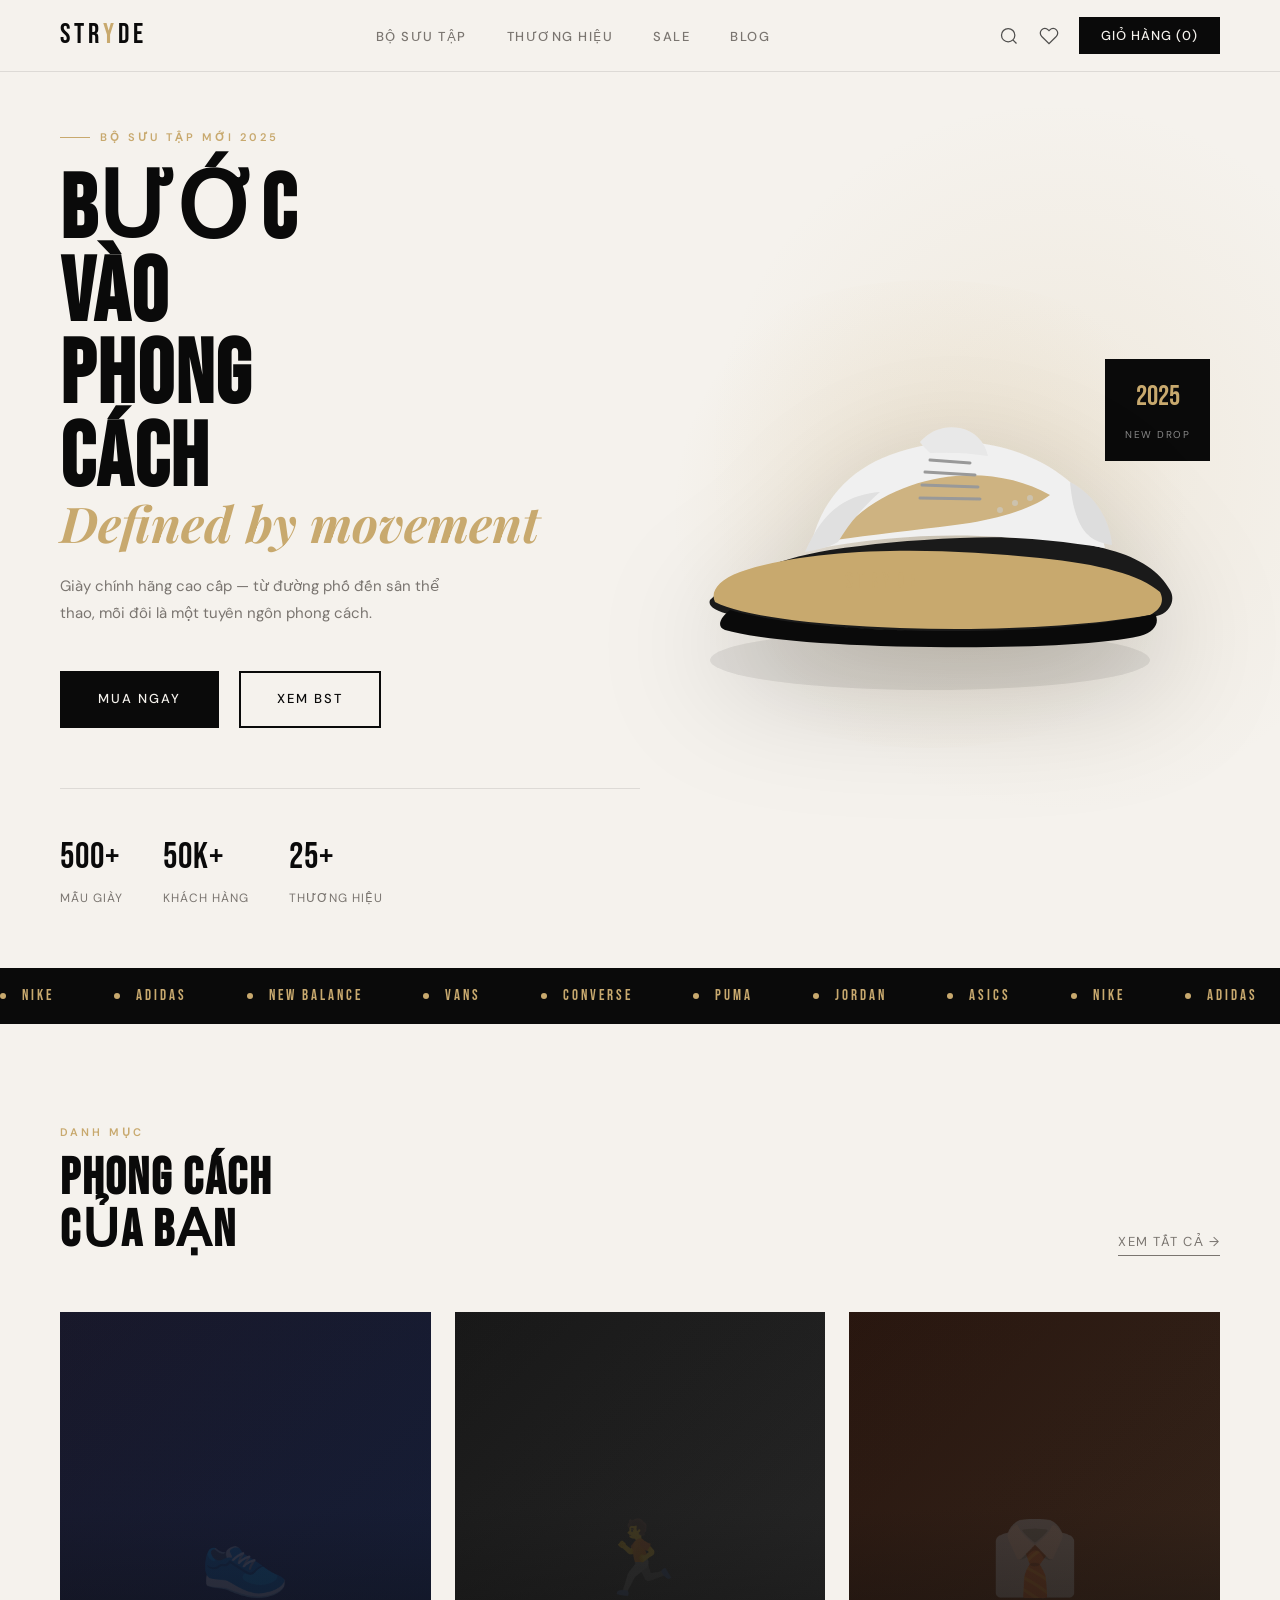
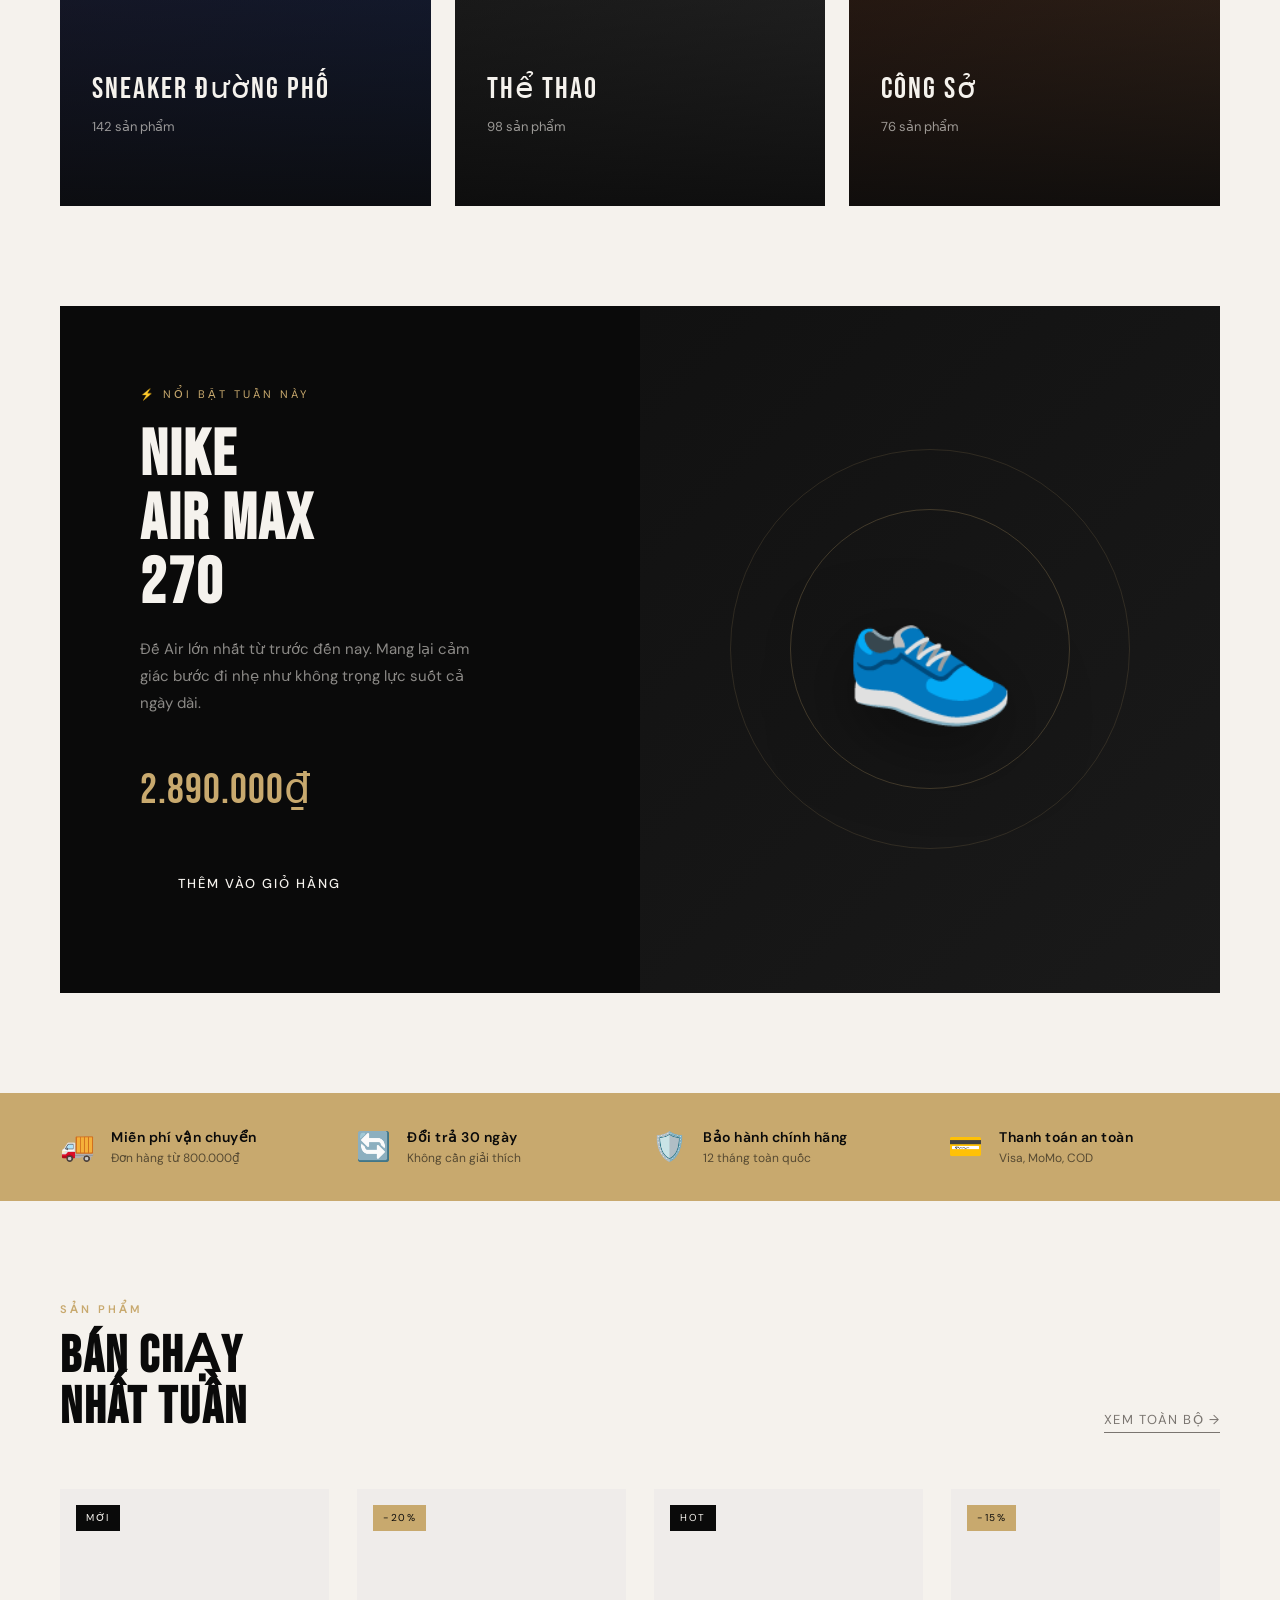
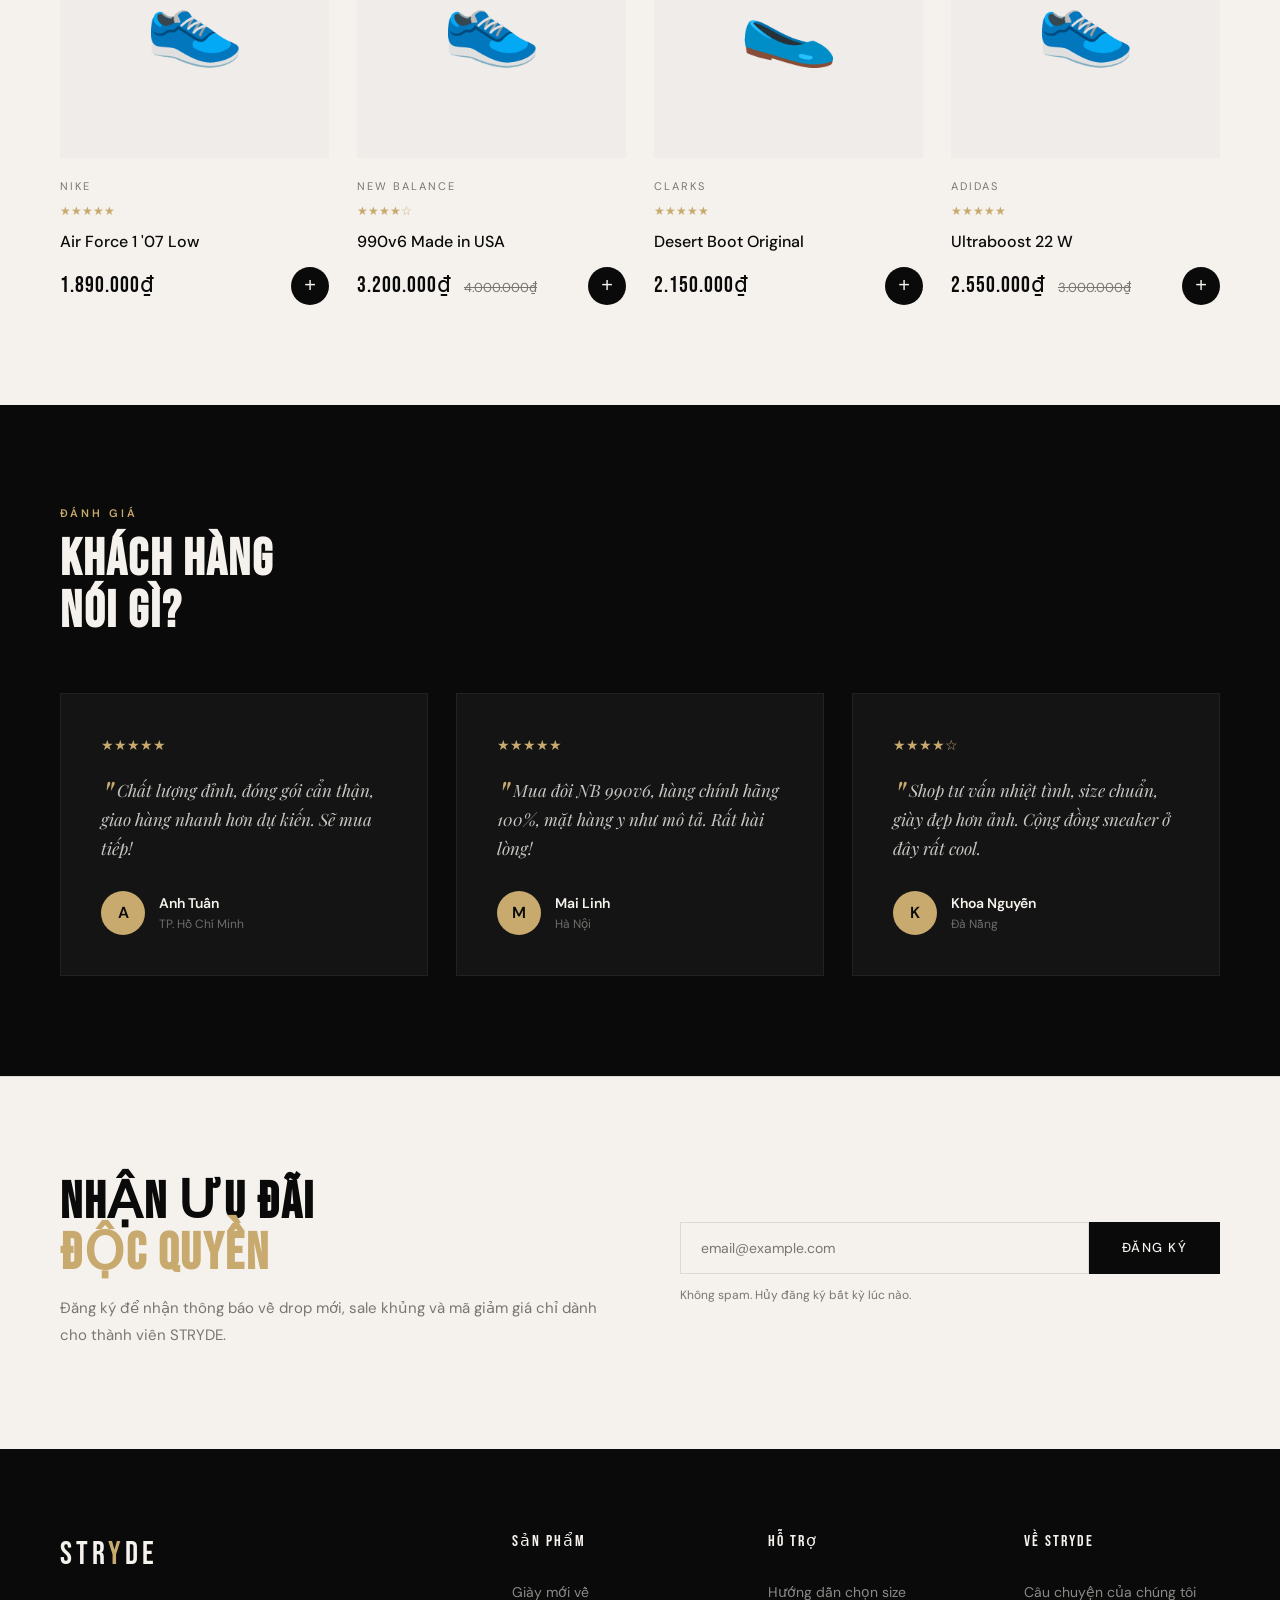
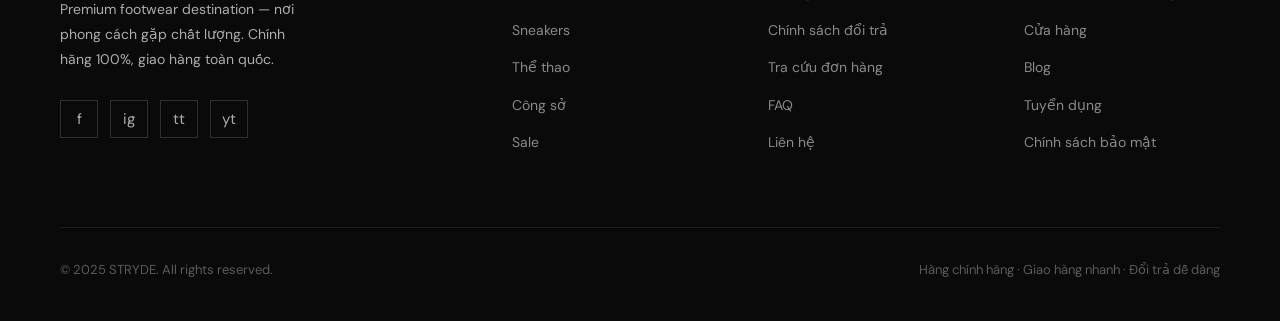
==== index.html @ ee1064e8 "rename to index.html" ====
<!DOCTYPE html>
<html lang="vi">
<head>
<meta charset="UTF-8">
<meta name="viewport" content="width=device-width, initial-scale=1.0">
<title>STRYDE — Premium Footwear</title>
<link rel="preconnect" href="https://fonts.googleapis.com">
<link href="https://fonts.googleapis.com/css2?family=Bebas+Neue&family=DM+Sans:wght@300;400;500;600&family=Playfair+Display:ital,wght@0,400;0,700;1,400&display=swap" rel="stylesheet">
<style>
  *, *::before, *::after { box-sizing: border-box; margin: 0; padding: 0; }

  :root {
    --black: #0A0A0A;
    --gold: #C8A96E;
    --gold-light: #DFC28E;
    --cream: #F5F2ED;
    --warm-gray: #7A7570;
    --mid: #2a2a2a;
    --border: rgba(10,10,10,0.1);
    --font-display: 'Bebas Neue', sans-serif;
    --font-body: 'DM Sans', sans-serif;
    --font-accent: 'Playfair Display', serif;
  }

  html { scroll-behavior: smooth; }
  body {
    background: var(--cream);
    color: var(--black);
    font-family: var(--font-body);
    font-size: 16px;
    line-height: 1.6;
    overflow-x: hidden;
  }

  /* ── NAVBAR ── */
  nav {
    position: fixed; top: 0; left: 0; right: 0; z-index: 100;
    display: flex; align-items: center; justify-content: space-between;
    padding: 0 60px;
    height: 72px;
    background: var(--cream);
    border-bottom: 1px solid var(--border);
    backdrop-filter: blur(12px);
  }
  .nav-logo {
    font-family: var(--font-display);
    font-size: 28px;
    letter-spacing: 4px;
    color: var(--black);
    text-decoration: none;
  }
  .nav-logo span { color: var(--gold); }
  .nav-links {
    display: flex; gap: 40px; list-style: none;
  }
  .nav-links a {
    text-decoration: none;
    font-size: 13px; font-weight: 500;
    letter-spacing: 1.5px; text-transform: uppercase;
    color: var(--warm-gray);
    transition: color .2s;
  }
  .nav-links a:hover { color: var(--black); }
  .nav-icons {
    display: flex; align-items: center; gap: 20px;
  }
  .nav-icons svg { width: 20px; height: 20px; cursor: pointer; opacity: .7; transition: opacity .2s; }
  .nav-icons svg:hover { opacity: 1; }
  .nav-cart-btn {
    background: var(--black); color: var(--cream);
    border: none; padding: 10px 22px;
    font-family: var(--font-body); font-size: 13px; font-weight: 500;
    letter-spacing: 1px; text-transform: uppercase;
    cursor: pointer; transition: background .2s;
  }
  .nav-cart-btn:hover { background: var(--gold); }

  /* ── HERO ── */
  .hero {
    min-height: 100vh;
    display: grid; grid-template-columns: 1fr 1fr;
    align-items: center;
    padding: 120px 60px 60px;
    position: relative;
    overflow: hidden;
  }
  .hero::before {
    content: '';
    position: absolute; right: -10%; top: 10%;
    width: 55vw; height: 80vh;
    background: radial-gradient(ellipse, rgba(200,169,110,0.12) 0%, transparent 70%);
    pointer-events: none;
  }
  .hero-tag {
    display: inline-flex; align-items: center; gap: 10px;
    font-size: 11px; font-weight: 600; letter-spacing: 3px;
    text-transform: uppercase; color: var(--gold);
    margin-bottom: 24px;
  }
  .hero-tag::before {
    content: '';
    width: 30px; height: 1px; background: var(--gold);
  }
  .hero-title {
    font-family: var(--font-display);
    font-size: clamp(72px, 7vw, 110px);
    line-height: 0.92;
    letter-spacing: 2px;
    color: var(--black);
    margin-bottom: 28px;
  }
  .hero-title em {
    display: block;
    font-style: italic;
    font-family: var(--font-accent);
    color: var(--gold);
    font-size: 0.55em;
    letter-spacing: 0;
  }
  .hero-desc {
    max-width: 380px;
    color: var(--warm-gray);
    font-size: 15px; line-height: 1.8;
    margin-bottom: 44px;
  }
  .hero-cta {
    display: flex; align-items: center; gap: 20px;
  }
  .btn-primary {
    background: var(--black); color: var(--cream);
    padding: 16px 36px;
    font-size: 13px; font-weight: 500; letter-spacing: 2px;
    text-transform: uppercase; text-decoration: none;
    border: 2px solid var(--black);
    transition: all .25s;
    display: inline-block;
  }
  .btn-primary:hover { background: var(--gold); border-color: var(--gold); color: var(--black); }
  .btn-outline {
    background: transparent; color: var(--black);
    padding: 16px 36px;
    font-size: 13px; font-weight: 500; letter-spacing: 2px;
    text-transform: uppercase; text-decoration: none;
    border: 2px solid var(--black);
    transition: all .25s;
    display: inline-block;
  }
  .btn-outline:hover { background: var(--black); color: var(--cream); }
  .hero-stats {
    display: flex; gap: 40px;
    margin-top: 60px; padding-top: 40px;
    border-top: 1px solid var(--border);
  }
  .stat-num {
    font-family: var(--font-display);
    font-size: 36px; color: var(--black);
    letter-spacing: 1px;
  }
  .stat-label {
    font-size: 12px; color: var(--warm-gray);
    letter-spacing: 1px; text-transform: uppercase; margin-top: 2px;
  }
  .hero-visual {
    display: flex; align-items: center; justify-content: center;
    position: relative;
  }
  .hero-shoe-wrap {
    position: relative; width: 100%; max-width: 560px;
  }
  .hero-shoe-bg {
    position: absolute; inset: -40px;
    background: radial-gradient(circle, rgba(200,169,110,0.18) 0%, transparent 65%);
    border-radius: 50%;
  }
  .hero-shoe-svg {
    width: 100%; position: relative; z-index: 1;
    filter: drop-shadow(0 40px 60px rgba(0,0,0,0.18));
    animation: float 4s ease-in-out infinite;
  }
  @keyframes float {
    0%,100% { transform: translateY(0); }
    50% { transform: translateY(-16px); }
  }
  .hero-badge {
    position: absolute; top: 10%; right: 0;
    background: var(--black); color: var(--gold);
    padding: 16px 20px; text-align: center;
  }
  .hero-badge .badge-num {
    font-family: var(--font-display); font-size: 28px; display: block;
  }
  .hero-badge .badge-txt { font-size: 10px; letter-spacing: 1.5px; text-transform: uppercase; color: #888; }

  /* ── TICKER ── */
  .ticker {
    background: var(--black); color: var(--gold);
    padding: 16px 0;
    overflow: hidden;
  }
  .ticker-inner {
    display: flex; gap: 60px;
    animation: ticker 20s linear infinite;
    width: max-content;
  }
  .ticker-item {
    display: flex; align-items: center; gap: 16px;
    font-family: var(--font-display); font-size: 15px;
    letter-spacing: 3px; white-space: nowrap;
  }
  .ticker-dot { width: 6px; height: 6px; border-radius: 50%; background: var(--gold); }
  @keyframes ticker { 0% { transform: translateX(0); } 100% { transform: translateX(-50%); } }

  /* ── SECTION HEADER ── */
  .section-header {
    display: flex; align-items: flex-end; justify-content: space-between;
    margin-bottom: 56px;
  }
  .section-tag {
    font-size: 11px; font-weight: 600; letter-spacing: 3px;
    text-transform: uppercase; color: var(--gold); margin-bottom: 12px;
  }
  .section-title {
    font-family: var(--font-display);
    font-size: clamp(40px, 4vw, 58px);
    letter-spacing: 2px; line-height: 1;
  }
  .section-link {
    color: var(--warm-gray); font-size: 13px;
    text-decoration: none; letter-spacing: 1.5px; text-transform: uppercase;
    border-bottom: 1px solid var(--warm-gray); padding-bottom: 2px;
    transition: color .2s, border-color .2s;
  }
  .section-link:hover { color: var(--black); border-color: var(--black); }

  /* ── CATEGORIES ── */
  .categories {
    padding: 100px 60px;
  }
  .cat-grid {
    display: grid; grid-template-columns: repeat(3, 1fr); gap: 24px;
  }
  .cat-card {
    aspect-ratio: 3/4; position: relative; overflow: hidden; cursor: pointer;
    background: var(--black);
  }
  .cat-card::before {
    content: '';
    position: absolute; inset: 0;
    background: linear-gradient(to top, rgba(10,10,10,0.85) 0%, rgba(10,10,10,0.1) 60%);
    z-index: 1;
  }
  .cat-img {
    width: 100%; height: 100%; object-fit: cover;
    transition: transform .5s ease;
  }
  .cat-card:hover .cat-img { transform: scale(1.06); }
  .cat-body {
    position: absolute; bottom: 0; left: 0; right: 0;
    padding: 32px; z-index: 2;
  }
  .cat-name {
    font-family: var(--font-display);
    font-size: 30px; color: var(--cream);
    letter-spacing: 2px;
  }
  .cat-count { font-size: 13px; color: rgba(245,242,237,0.6); margin-top: 4px; }
  .cat-arrow {
    display: inline-flex; align-items: center; gap: 8px;
    margin-top: 16px; color: var(--gold);
    font-size: 12px; letter-spacing: 2px; text-transform: uppercase;
    opacity: 0; transform: translateY(8px);
    transition: all .3s;
  }
  .cat-card:hover .cat-arrow { opacity: 1; transform: translateY(0); }
  /* Cat placeholder colors */
  .cat-card:nth-child(1) { background: linear-gradient(135deg, #1a1a2e, #16213e); }
  .cat-card:nth-child(2) { background: linear-gradient(135deg, #1a1a1a, #2d2d2d); }
  .cat-card:nth-child(3) { background: linear-gradient(135deg, #2c1810, #3d2b1f); }
  .cat-icon {
    font-size: 72px; position: absolute;
    top: 50%; left: 50%; transform: translate(-50%, -50%);
    opacity: 0.15; transition: transform .5s ease, opacity .5s ease;
  }
  .cat-card:hover .cat-icon { transform: translate(-50%, -55%) scale(1.1); opacity: 0.25; }

  /* ── FEATURED BANNER ── */
  .featured {
    padding: 0 60px 100px;
  }
  .featured-inner {
    background: var(--black);
    display: grid; grid-template-columns: 1fr 1fr;
    min-height: 480px; overflow: hidden;
    position: relative;
  }
  .featured-content {
    padding: 80px;
    display: flex; flex-direction: column; justify-content: center;
  }
  .featured-tag {
    font-size: 11px; letter-spacing: 3px;
    text-transform: uppercase; color: var(--gold); margin-bottom: 20px;
  }
  .featured-title {
    font-family: var(--font-display);
    font-size: clamp(48px, 5vw, 72px);
    color: var(--cream); letter-spacing: 2px; line-height: 1;
    margin-bottom: 20px;
  }
  .featured-desc {
    color: rgba(245,242,237,0.55); font-size: 15px; line-height: 1.8;
    max-width: 340px; margin-bottom: 40px;
  }
  .featured-price {
    font-family: var(--font-display); font-size: 42px; color: var(--gold);
    letter-spacing: 1px; margin-bottom: 32px;
  }
  .featured-visual {
    display: flex; align-items: center; justify-content: center;
    position: relative; overflow: hidden;
    background: linear-gradient(135deg, #111 0%, #1a1a1a 100%);
  }
  .featured-circle {
    position: absolute; width: 400px; height: 400px;
    border-radius: 50%;
    border: 1px solid rgba(200,169,110,0.15);
    top: 50%; left: 50%; transform: translate(-50%, -50%);
  }
  .featured-circle:nth-child(2) { width: 280px; height: 280px; border-color: rgba(200,169,110,0.25); }
  .featured-shoe {
    position: relative; z-index: 2;
    font-size: 140px;
    filter: drop-shadow(0 20px 40px rgba(0,0,0,0.5));
    animation: float 3.5s ease-in-out infinite;
  }

  /* ── PROMO STRIP ── */
  .promo-strip {
    background: var(--gold);
    padding: 32px 60px;
    display: grid; grid-template-columns: repeat(4, 1fr);
    gap: 24px;
  }
  .promo-item {
    display: flex; align-items: center; gap: 16px;
  }
  .promo-icon { font-size: 28px; }
  .promo-title {
    font-weight: 600; font-size: 14px; color: var(--black);
    letter-spacing: 0.5px;
  }
  .promo-sub { font-size: 12px; color: rgba(10,10,10,0.6); }

  /* ── PRODUCTS GRID ── */
  .products {
    padding: 100px 60px;
  }
  .prod-grid {
    display: grid; grid-template-columns: repeat(4, 1fr); gap: 28px;
  }
  .prod-card {
    cursor: pointer;
    transition: transform .3s;
  }
  .prod-card:hover { transform: translateY(-6px); }
  .prod-img-wrap {
    aspect-ratio: 1; background: #EFECEA;
    display: flex; align-items: center; justify-content: center;
    overflow: hidden; margin-bottom: 20px; position: relative;
  }
  .prod-emoji { font-size: 80px; transition: transform .4s; }
  .prod-card:hover .prod-emoji { transform: scale(1.12) rotate(-5deg); }
  .prod-tag {
    position: absolute; top: 16px; left: 16px;
    background: var(--black); color: var(--cream);
    font-size: 10px; letter-spacing: 1.5px; text-transform: uppercase;
    padding: 5px 10px;
  }
  .prod-tag.sale { background: var(--gold); color: var(--black); }
  .prod-brand {
    font-size: 11px; letter-spacing: 2px; text-transform: uppercase;
    color: var(--warm-gray); margin-bottom: 6px;
  }
  .prod-name {
    font-weight: 500; font-size: 16px; color: var(--black);
    margin-bottom: 12px;
  }
  .prod-footer { display: flex; align-items: center; justify-content: space-between; }
  .prod-price { font-family: var(--font-display); font-size: 22px; letter-spacing: 1px; }
  .prod-old { font-size: 13px; color: var(--warm-gray); text-decoration: line-through; margin-left: 8px; }
  .prod-add {
    width: 38px; height: 38px; border-radius: 50%;
    background: var(--black); color: var(--cream);
    border: none; font-size: 20px; cursor: pointer;
    display: flex; align-items: center; justify-content: center;
    transition: background .2s;
  }
  .prod-add:hover { background: var(--gold); color: var(--black); }
  .prod-stars { color: var(--gold); font-size: 12px; margin-bottom: 8px; }

  /* ── TESTIMONIALS ── */
  .testimonials {
    background: var(--black);
    padding: 100px 60px;
  }
  .testimonials .section-title { color: var(--cream); }
  .testimonials .section-tag { color: var(--gold); }
  .testi-grid {
    display: grid; grid-template-columns: repeat(3, 1fr); gap: 28px;
    margin-top: 56px;
  }
  .testi-card {
    background: #141414;
    padding: 40px;
    border: 1px solid rgba(255,255,255,0.06);
    transition: border-color .3s;
  }
  .testi-card:hover { border-color: rgba(200,169,110,0.3); }
  .testi-stars { color: var(--gold); font-size: 14px; margin-bottom: 20px; }
  .testi-quote {
    font-family: var(--font-accent); font-style: italic;
    font-size: 17px; line-height: 1.7;
    color: rgba(245,242,237,0.8);
    margin-bottom: 28px;
  }
  .testi-quote::before { content: '"'; color: var(--gold); font-size: 40px; line-height: 0; vertical-align: -14px; margin-right: 4px; }
  .testi-author { display: flex; align-items: center; gap: 14px; }
  .testi-avatar {
    width: 44px; height: 44px; border-radius: 50%;
    background: var(--gold);
    display: flex; align-items: center; justify-content: center;
    font-weight: 600; font-size: 16px; color: var(--black);
  }
  .testi-name { font-weight: 600; font-size: 14px; color: var(--cream); }
  .testi-loc { font-size: 12px; color: rgba(245,242,237,0.4); }

  /* ── NEWSLETTER ── */
  .newsletter {
    padding: 100px 60px;
    display: grid; grid-template-columns: 1fr 1fr; gap: 80px;
    align-items: center;
    border-top: 1px solid var(--border);
  }
  .nl-title {
    font-family: var(--font-display);
    font-size: clamp(40px, 4vw, 60px);
    letter-spacing: 2px; line-height: 1;
    margin-bottom: 16px;
  }
  .nl-title em { color: var(--gold); font-style: normal; }
  .nl-desc { color: var(--warm-gray); font-size: 15px; line-height: 1.8; }
  .nl-form { display: flex; gap: 0; }
  .nl-input {
    flex: 1; padding: 16px 20px;
    border: 1px solid var(--border); background: transparent;
    font-family: var(--font-body); font-size: 14px; color: var(--black);
    outline: none; transition: border-color .2s;
  }
  .nl-input::placeholder { color: var(--warm-gray); }
  .nl-input:focus { border-color: var(--gold); }
  .nl-btn {
    background: var(--black); color: var(--cream);
    border: 1px solid var(--black);
    padding: 16px 32px;
    font-family: var(--font-body); font-size: 13px;
    font-weight: 500; letter-spacing: 1.5px; text-transform: uppercase;
    cursor: pointer; transition: background .2s;
    white-space: nowrap;
  }
  .nl-btn:hover { background: var(--gold); border-color: var(--gold); color: var(--black); }

  /* ── FOOTER ── */
  footer {
    background: var(--black);
    padding: 80px 60px 40px;
    color: rgba(245,242,237,0.7);
  }
  .footer-grid {
    display: grid; grid-template-columns: 2fr 1fr 1fr 1fr;
    gap: 60px; margin-bottom: 60px;
  }
  .footer-logo {
    font-family: var(--font-display); font-size: 32px;
    letter-spacing: 4px; color: var(--cream);
    margin-bottom: 16px; display: block;
  }
  .footer-logo span { color: var(--gold); }
  .footer-desc { font-size: 14px; line-height: 1.8; max-width: 260px; }
  .footer-socials { display: flex; gap: 12px; margin-top: 28px; }
  .footer-soc {
    width: 38px; height: 38px; border: 1px solid rgba(255,255,255,0.15);
    display: flex; align-items: center; justify-content: center;
    font-size: 15px; cursor: pointer;
    transition: border-color .2s, background .2s;
  }
  .footer-soc:hover { border-color: var(--gold); background: rgba(200,169,110,0.1); }
  .footer-col-title {
    font-family: var(--font-display); font-size: 16px;
    letter-spacing: 2px; color: var(--cream); margin-bottom: 24px;
  }
  .footer-links { list-style: none; }
  .footer-links li { margin-bottom: 12px; }
  .footer-links a {
    text-decoration: none; font-size: 14px;
    color: rgba(245,242,237,0.55);
    transition: color .2s;
  }
  .footer-links a:hover { color: var(--gold); }
  .footer-bottom {
    border-top: 1px solid rgba(255,255,255,0.08);
    padding-top: 32px;
    display: flex; justify-content: space-between; align-items: center;
  }
  .footer-copy { font-size: 13px; color: rgba(245,242,237,0.35); }

  /* Scroll animation */
  .fade-up {
    opacity: 0; transform: translateY(30px);
    transition: opacity .6s ease, transform .6s ease;
  }
  .fade-up.visible {
    opacity: 1; transform: translateY(0);
  }
</style>
</head>
<body>

<!-- NAVBAR -->
<nav>
  <a href="#" class="nav-logo">STR<span>Y</span>DE</a>
  <ul class="nav-links">
    <li><a href="#">Bộ sưu tập</a></li>
    <li><a href="#">Thương hiệu</a></li>
    <li><a href="#">Sale</a></li>
    <li><a href="#">Blog</a></li>
  </ul>
  <div class="nav-icons">
    <svg viewBox="0 0 24 24" fill="none" stroke="currentColor" stroke-width="1.5"><circle cx="11" cy="11" r="8"/><path d="m21 21-4.35-4.35"/></svg>
    <svg viewBox="0 0 24 24" fill="none" stroke="currentColor" stroke-width="1.5"><path d="M20.84 4.61a5.5 5.5 0 0 0-7.78 0L12 5.67l-1.06-1.06a5.5 5.5 0 0 0-7.78 7.78l1.06 1.06L12 21.23l7.78-7.78 1.06-1.06a5.5 5.5 0 0 0 0-7.78z"/></svg>
    <button class="nav-cart-btn">Giỏ hàng (0)</button>
  </div>
</nav>

<!-- HERO -->
<section class="hero">
  <div class="hero-left">
    <div class="hero-tag">Bộ sưu tập mới 2025</div>
    <h1 class="hero-title">
      BƯỚC<br>VÀO<br>PHONG<br>CÁCH
      <em>Defined by movement</em>
    </h1>
    <p class="hero-desc">Giày chính hãng cao cấp — từ đường phố đến sân thể thao, mỗi đôi là một tuyên ngôn phong cách.</p>
    <div class="hero-cta">
      <a href="#products" class="btn-primary">Mua ngay</a>
      <a href="#categories" class="btn-outline">Xem BST</a>
    </div>
    <div class="hero-stats">
      <div>
        <div class="stat-num">500+</div>
        <div class="stat-label">Mẫu giày</div>
      </div>
      <div>
        <div class="stat-num">50K+</div>
        <div class="stat-label">Khách hàng</div>
      </div>
      <div>
        <div class="stat-num">25+</div>
        <div class="stat-label">Thương hiệu</div>
      </div>
    </div>
  </div>

  <div class="hero-visual">
    <div class="hero-shoe-wrap">
      <div class="hero-shoe-bg"></div>
      <svg class="hero-shoe-svg" viewBox="0 0 560 380" xmlns="http://www.w3.org/2000/svg">
        <!-- Shoe sole -->
        <ellipse cx="280" cy="340" rx="220" ry="30" fill="rgba(0,0,0,0.08)"/>
        <!-- Main shoe body -->
        <path d="M60 280 C80 260 120 240 180 230 C220 224 260 220 310 218 C360 216 420 218 460 230 C490 238 510 252 520 270 C525 278 522 290 510 295 C480 305 430 310 370 312 C300 314 200 310 130 302 C90 298 55 292 60 280Z" fill="#1a1a1a"/>
        <!-- Midsole -->
        <path d="M65 282 C90 295 160 305 250 308 C340 311 430 307 500 295 C510 290 515 282 510 272 C490 255 450 244 390 238 C340 233 290 230 240 231 C185 232 130 238 90 252 C68 260 60 272 65 282Z" fill="#C8A96E"/>
        <!-- Outsole bottom -->
        <path d="M80 290 C120 302 200 310 285 311 C370 312 450 306 505 294 C510 302 505 312 490 316 C450 325 370 328 280 327 C190 326 110 320 75 310 C65 306 72 296 80 290Z" fill="#0A0A0A"/>
        <!-- Upper shoe body -->
        <path d="M160 230 C170 180 200 150 240 135 C270 124 300 120 320 122 C360 126 395 140 420 162 C440 180 450 205 455 228 C420 222 380 218 330 216 C280 214 220 218 160 230Z" fill="#f0f0f0"/>
        <!-- Swoosh / stripe accent -->
        <path d="M185 220 C210 185 250 165 290 158 C330 151 370 158 400 175 C380 190 345 200 305 205 C265 210 220 215 185 220Z" fill="#C8A96E" opacity="0.85"/>
        <!-- Tongue -->
        <path d="M270 122 C280 110 295 105 310 108 C325 111 335 122 338 136 C320 133 300 132 280 133 C275 128 272 125 270 122Z" fill="#e8e8e8"/>
        <!-- Laces -->
        <line x1="280" y1="140" x2="320" y2="143" stroke="#999" stroke-width="3" stroke-linecap="round"/>
        <line x1="275" y1="152" x2="325" y2="155" stroke="#999" stroke-width="3" stroke-linecap="round"/>
        <line x1="272" y1="165" x2="328" y2="167" stroke="#999" stroke-width="3" stroke-linecap="round"/>
        <line x1="270" y1="178" x2="330" y2="179" stroke="#999" stroke-width="3" stroke-linecap="round"/>
        <!-- Heel counter -->
        <path d="M420 162 C445 175 460 200 462 225 C445 222 425 218 420 162Z" fill="#ddd"/>
        <!-- Toe cap -->
        <path d="M155 232 C165 210 175 195 190 185 C200 178 215 173 230 172 C215 185 200 202 188 222 C178 228 165 230 155 232Z" fill="#e0e0e0"/>
        <!-- Brand text on side -->
        <text x="195" y="268" font-family="'Bebas Neue', sans-serif" font-size="22" fill="#C8A96E" letter-spacing="4" opacity="0.9">STRYDE</text>
        <!-- Ventilation holes -->
        <circle cx="350" cy="190" r="3" fill="#ccc" opacity="0.6"/>
        <circle cx="365" cy="183" r="3" fill="#ccc" opacity="0.6"/>
        <circle cx="380" cy="178" r="3" fill="#ccc" opacity="0.6"/>
      </svg>
      <div class="hero-badge">
        <span class="badge-num">2025</span>
        <span class="badge-txt">New Drop</span>
      </div>
    </div>
  </div>
</section>

<!-- TICKER -->
<div class="ticker">
  <div class="ticker-inner" id="ticker">
    <span class="ticker-item"><span class="ticker-dot"></span> NIKE</span>
    <span class="ticker-item"><span class="ticker-dot"></span> ADIDAS</span>
    <span class="ticker-item"><span class="ticker-dot"></span> NEW BALANCE</span>
    <span class="ticker-item"><span class="ticker-dot"></span> VANS</span>
    <span class="ticker-item"><span class="ticker-dot"></span> CONVERSE</span>
    <span class="ticker-item"><span class="ticker-dot"></span> PUMA</span>
    <span class="ticker-item"><span class="ticker-dot"></span> JORDAN</span>
    <span class="ticker-item"><span class="ticker-dot"></span> ASICS</span>
    <span class="ticker-item"><span class="ticker-dot"></span> NIKE</span>
    <span class="ticker-item"><span class="ticker-dot"></span> ADIDAS</span>
    <span class="ticker-item"><span class="ticker-dot"></span> NEW BALANCE</span>
    <span class="ticker-item"><span class="ticker-dot"></span> VANS</span>
    <span class="ticker-item"><span class="ticker-dot"></span> CONVERSE</span>
    <span class="ticker-item"><span class="ticker-dot"></span> PUMA</span>
    <span class="ticker-item"><span class="ticker-dot"></span> JORDAN</span>
    <span class="ticker-item"><span class="ticker-dot"></span> ASICS</span>
  </div>
</div>

<!-- CATEGORIES -->
<section class="categories fade-up" id="categories">
  <div class="section-header">
    <div>
      <div class="section-tag">Danh mục</div>
      <h2 class="section-title">PHONG CÁCH<br>CỦA BẠN</h2>
    </div>
    <a href="#" class="section-link">Xem tất cả →</a>
  </div>
  <div class="cat-grid">
    <div class="cat-card">
      <div class="cat-icon">👟</div>
      <div class="cat-body">
        <div class="cat-name">Sneaker Đường Phố</div>
        <div class="cat-count">142 sản phẩm</div>
        <div class="cat-arrow">Khám phá →</div>
      </div>
    </div>
    <div class="cat-card">
      <div class="cat-icon">🏃</div>
      <div class="cat-body">
        <div class="cat-name">Thể Thao</div>
        <div class="cat-count">98 sản phẩm</div>
        <div class="cat-arrow">Khám phá →</div>
      </div>
    </div>
    <div class="cat-card">
      <div class="cat-icon">👔</div>
      <div class="cat-body">
        <div class="cat-name">Công Sở</div>
        <div class="cat-count">76 sản phẩm</div>
        <div class="cat-arrow">Khám phá →</div>
      </div>
    </div>
  </div>
</section>

<!-- FEATURED BANNER -->
<section class="featured fade-up">
  <div class="featured-inner">
    <div class="featured-content">
      <div class="featured-tag">⚡ Nổi bật tuần này</div>
      <h2 class="featured-title">NIKE<br>AIR MAX<br>270</h2>
      <p class="featured-desc">Đế Air lớn nhất từ trước đến nay. Mang lại cảm giác bước đi nhẹ như không trọng lực suốt cả ngày dài.</p>
      <div class="featured-price">2.890.000₫</div>
      <a href="#" class="btn-primary" style="width: fit-content">Thêm vào giỏ hàng</a>
    </div>
    <div class="featured-visual">
      <div class="featured-circle"></div>
      <div class="featured-circle"></div>
      <div class="featured-shoe">👟</div>
    </div>
  </div>
</section>

<!-- PROMO STRIP -->
<div class="promo-strip">
  <div class="promo-item">
    <span class="promo-icon">🚚</span>
    <div>
      <div class="promo-title">Miễn phí vận chuyển</div>
      <div class="promo-sub">Đơn hàng từ 800.000₫</div>
    </div>
  </div>
  <div class="promo-item">
    <span class="promo-icon">🔄</span>
    <div>
      <div class="promo-title">Đổi trả 30 ngày</div>
      <div class="promo-sub">Không cần giải thích</div>
    </div>
  </div>
  <div class="promo-item">
    <span class="promo-icon">🛡️</span>
    <div>
      <div class="promo-title">Bảo hành chính hãng</div>
      <div class="promo-sub">12 tháng toàn quốc</div>
    </div>
  </div>
  <div class="promo-item">
    <span class="promo-icon">💳</span>
    <div>
      <div class="promo-title">Thanh toán an toàn</div>
      <div class="promo-sub">Visa, MoMo, COD</div>
    </div>
  </div>
</div>

<!-- PRODUCTS -->
<section class="products fade-up" id="products">
  <div class="section-header">
    <div>
      <div class="section-tag">Sản phẩm</div>
      <h2 class="section-title">BÁN CHẠY<br>NHẤT TUẦN</h2>
    </div>
    <a href="#" class="section-link">Xem toàn bộ →</a>
  </div>
  <div class="prod-grid">

    <div class="prod-card">
      <div class="prod-img-wrap">
        <span class="prod-emoji">👟</span>
        <span class="prod-tag">Mới</span>
      </div>
      <div class="prod-brand">Nike</div>
      <div class="prod-stars">★★★★★</div>
      <div class="prod-name">Air Force 1 '07 Low</div>
      <div class="prod-footer">
        <div>
          <span class="prod-price">1.890.000₫</span>
        </div>
        <button class="prod-add">+</button>
      </div>
    </div>

    <div class="prod-card">
      <div class="prod-img-wrap">
        <span class="prod-emoji">👟</span>
        <span class="prod-tag sale">−20%</span>
      </div>
      <div class="prod-brand">New Balance</div>
      <div class="prod-stars">★★★★☆</div>
      <div class="prod-name">990v6 Made in USA</div>
      <div class="prod-footer">
        <div>
          <span class="prod-price">3.200.000₫</span>
          <span class="prod-old">4.000.000₫</span>
        </div>
        <button class="prod-add">+</button>
      </div>
    </div>

    <div class="prod-card">
      <div class="prod-img-wrap">
        <span class="prod-emoji">🥿</span>
        <span class="prod-tag">Hot</span>
      </div>
      <div class="prod-brand">Clarks</div>
      <div class="prod-stars">★★★★★</div>
      <div class="prod-name">Desert Boot Original</div>
      <div class="prod-footer">
        <div>
          <span class="prod-price">2.150.000₫</span>
        </div>
        <button class="prod-add">+</button>
      </div>
    </div>

    <div class="prod-card">
      <div class="prod-img-wrap">
        <span class="prod-emoji">👟</span>
        <span class="prod-tag sale">−15%</span>
      </div>
      <div class="prod-brand">Adidas</div>
      <div class="prod-stars">★★★★★</div>
      <div class="prod-name">Ultraboost 22 W</div>
      <div class="prod-footer">
        <div>
          <span class="prod-price">2.550.000₫</span>
          <span class="prod-old">3.000.000₫</span>
        </div>
        <button class="prod-add">+</button>
      </div>
    </div>

  </div>
</section>

<!-- TESTIMONIALS -->
<section class="testimonials fade-up">
  <div class="section-tag">Đánh giá</div>
  <h2 class="section-title">KHÁCH HÀNG<br>NÓI GÌ?</h2>
  <div class="testi-grid">
    <div class="testi-card">
      <div class="testi-stars">★★★★★</div>
      <p class="testi-quote">Chất lượng đỉnh, đóng gói cẩn thận, giao hàng nhanh hơn dự kiến. Sẽ mua tiếp!</p>
      <div class="testi-author">
        <div class="testi-avatar">A</div>
        <div>
          <div class="testi-name">Anh Tuấn</div>
          <div class="testi-loc">TP. Hồ Chí Minh</div>
        </div>
      </div>
    </div>
    <div class="testi-card">
      <div class="testi-stars">★★★★★</div>
      <p class="testi-quote">Mua đôi NB 990v6, hàng chính hãng 100%, mặt hàng y như mô tả. Rất hài lòng!</p>
      <div class="testi-author">
        <div class="testi-avatar">M</div>
        <div>
          <div class="testi-name">Mai Linh</div>
          <div class="testi-loc">Hà Nội</div>
        </div>
      </div>
    </div>
    <div class="testi-card">
      <div class="testi-stars">★★★★☆</div>
      <p class="testi-quote">Shop tư vấn nhiệt tình, size chuẩn, giày đẹp hơn ảnh. Cộng đồng sneaker ở đây rất cool.</p>
      <div class="testi-author">
        <div class="testi-avatar">K</div>
        <div>
          <div class="testi-name">Khoa Nguyễn</div>
          <div class="testi-loc">Đà Nẵng</div>
        </div>
      </div>
    </div>
  </div>
</section>

<!-- NEWSLETTER -->
<section class="newsletter fade-up">
  <div>
    <h2 class="nl-title">NHẬN ƯU ĐÃI<br><em>ĐỘC QUYỀN</em></h2>
    <p class="nl-desc">Đăng ký để nhận thông báo về drop mới, sale khủng và mã giảm giá chỉ dành cho thành viên STRYDE.</p>
  </div>
  <div>
    <div class="nl-form">
      <input type="email" class="nl-input" placeholder="email@example.com">
      <button class="nl-btn">Đăng ký</button>
    </div>
    <p style="font-size:12px; color:var(--warm-gray); margin-top:12px;">Không spam. Hủy đăng ký bất kỳ lúc nào.</p>
  </div>
</section>

<!-- FOOTER -->
<footer>
  <div class="footer-grid">
    <div>
      <span class="footer-logo">STR<span>Y</span>DE</span>
      <p class="footer-desc">Premium footwear destination — nơi phong cách gặp chất lượng. Chính hãng 100%, giao hàng toàn quốc.</p>
      <div class="footer-socials">
        <div class="footer-soc">f</div>
        <div class="footer-soc">ig</div>
        <div class="footer-soc">tt</div>
        <div class="footer-soc">yt</div>
      </div>
    </div>
    <div>
      <div class="footer-col-title">Sản phẩm</div>
      <ul class="footer-links">
        <li><a href="#">Giày mới về</a></li>
        <li><a href="#">Sneakers</a></li>
        <li><a href="#">Thể thao</a></li>
        <li><a href="#">Công sở</a></li>
        <li><a href="#">Sale</a></li>
      </ul>
    </div>
    <div>
      <div class="footer-col-title">Hỗ trợ</div>
      <ul class="footer-links">
        <li><a href="#">Hướng dẫn chọn size</a></li>
        <li><a href="#">Chính sách đổi trả</a></li>
        <li><a href="#">Tra cứu đơn hàng</a></li>
        <li><a href="#">FAQ</a></li>
        <li><a href="#">Liên hệ</a></li>
      </ul>
    </div>
    <div>
      <div class="footer-col-title">Về STRYDE</div>
      <ul class="footer-links">
        <li><a href="#">Câu chuyện của chúng tôi</a></li>
        <li><a href="#">Cửa hàng</a></li>
        <li><a href="#">Blog</a></li>
        <li><a href="#">Tuyển dụng</a></li>
        <li><a href="#">Chính sách bảo mật</a></li>
      </ul>
    </div>
  </div>
  <div class="footer-bottom">
    <span class="footer-copy">© 2025 STRYDE. All rights reserved.</span>
    <span class="footer-copy">Hàng chính hãng · Giao hàng nhanh · Đổi trả dễ dàng</span>
  </div>
</footer>

<script>
  // Scroll fade-in
  const observer = new IntersectionObserver((entries) => {
    entries.forEach(e => { if (e.isIntersecting) e.target.classList.add('visible'); });
  }, { threshold: 0.1 });
  document.querySelectorAll('.fade-up').forEach(el => observer.observe(el));

  // Duplicate ticker for seamless loop
  const ticker = document.getElementById('ticker');
  ticker.innerHTML += ticker.innerHTML;
</script>
</body>
</html>
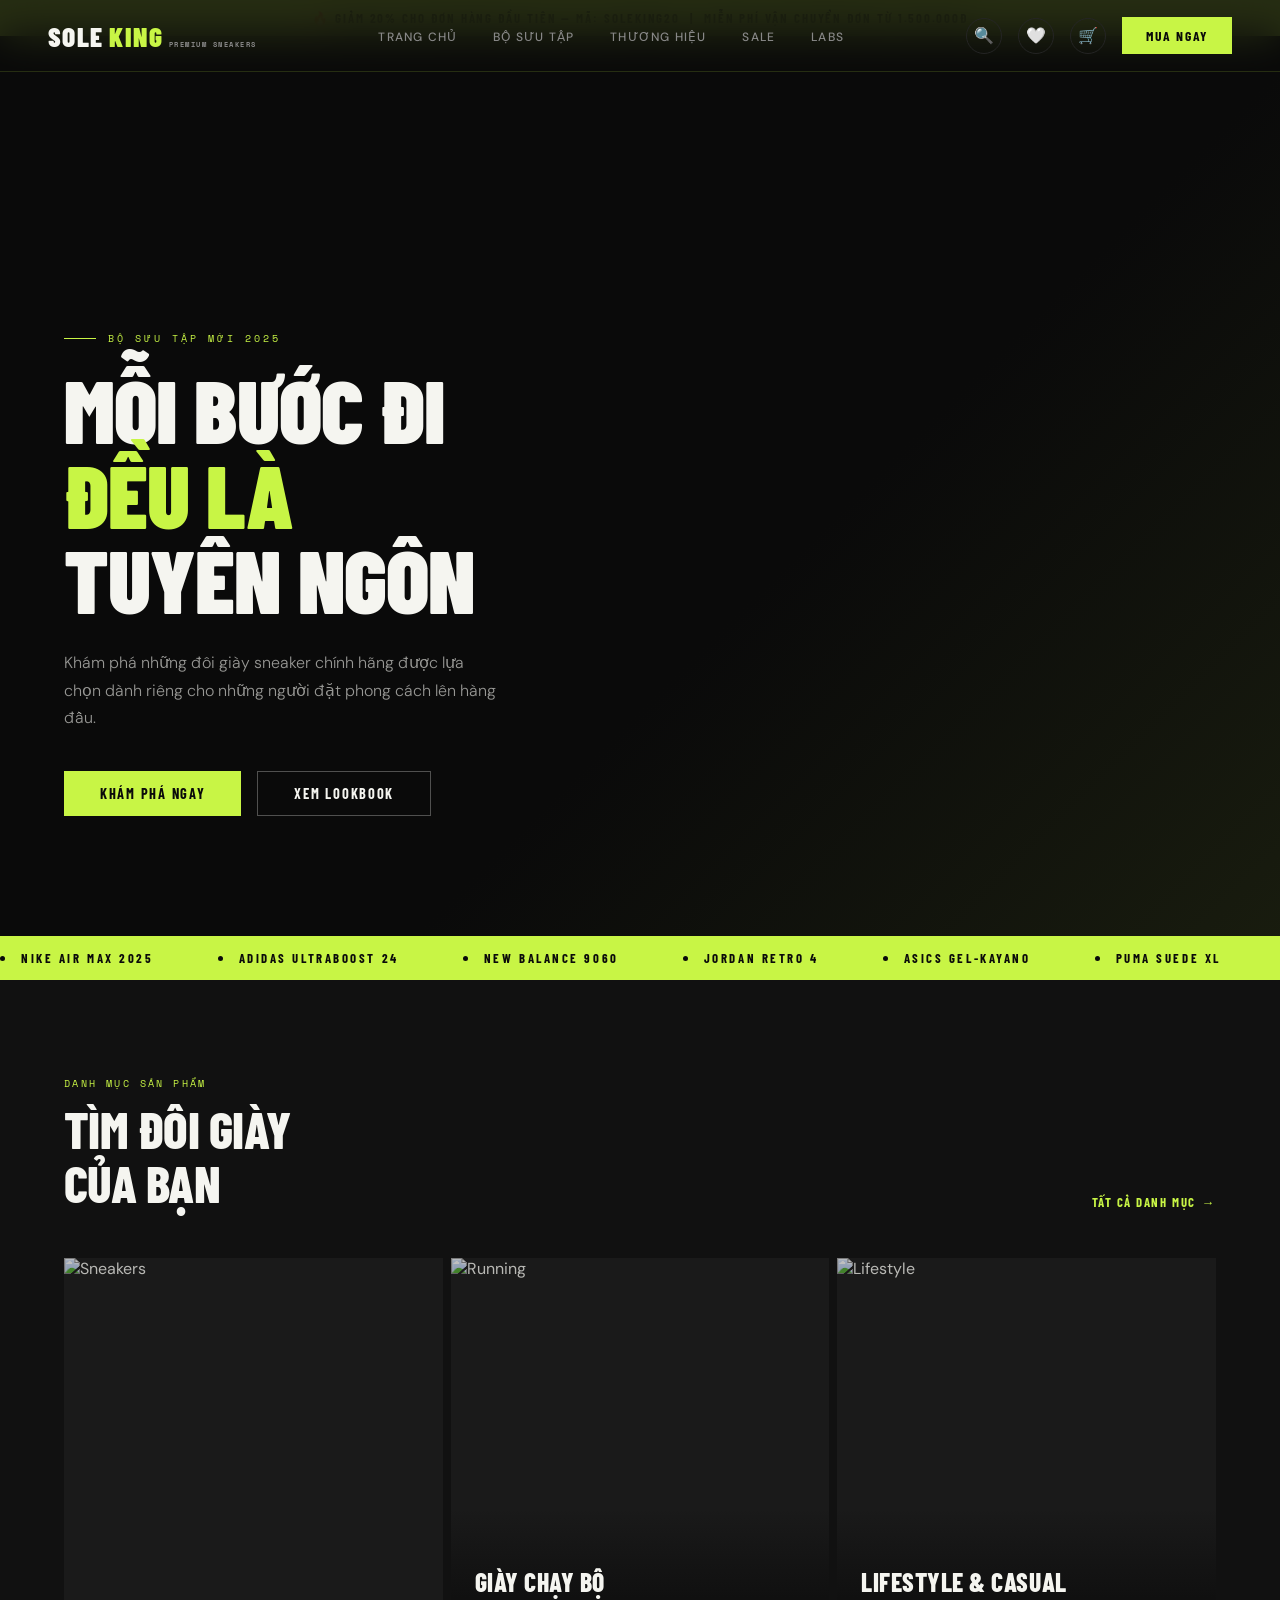
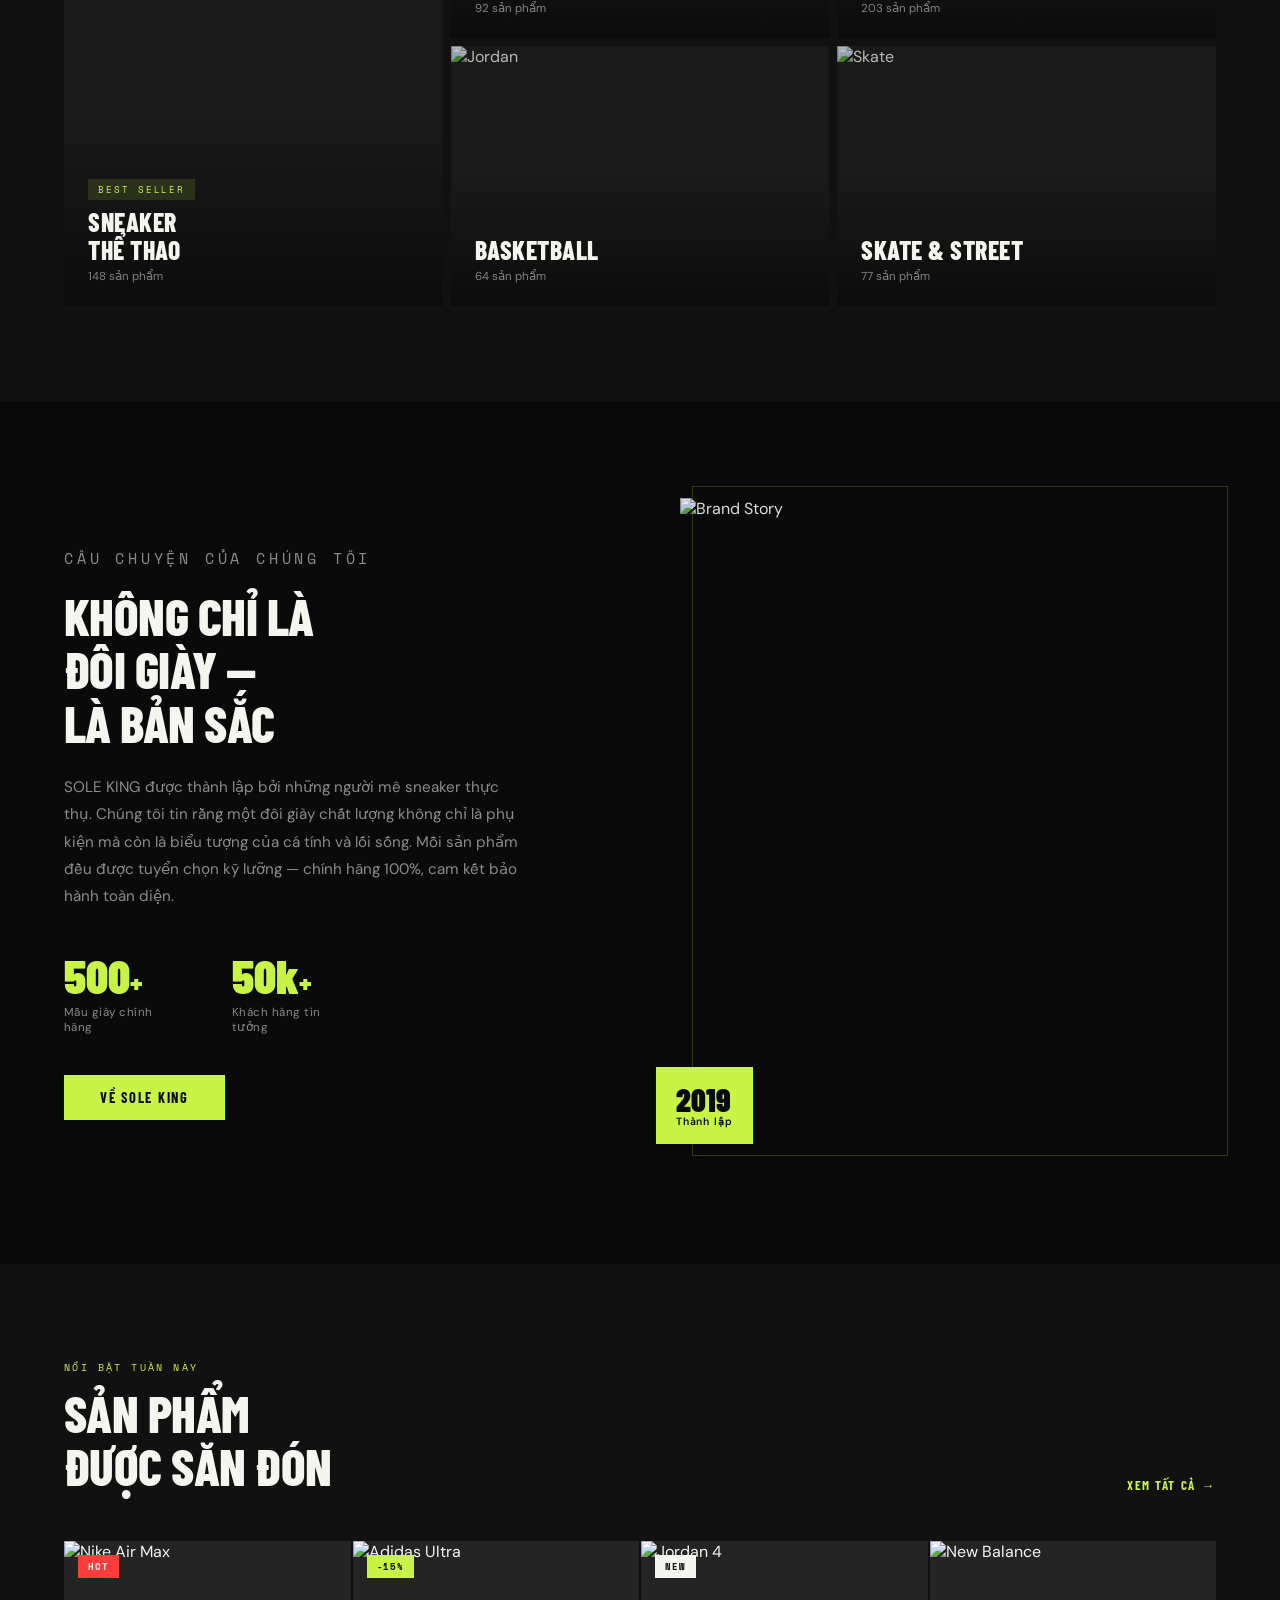
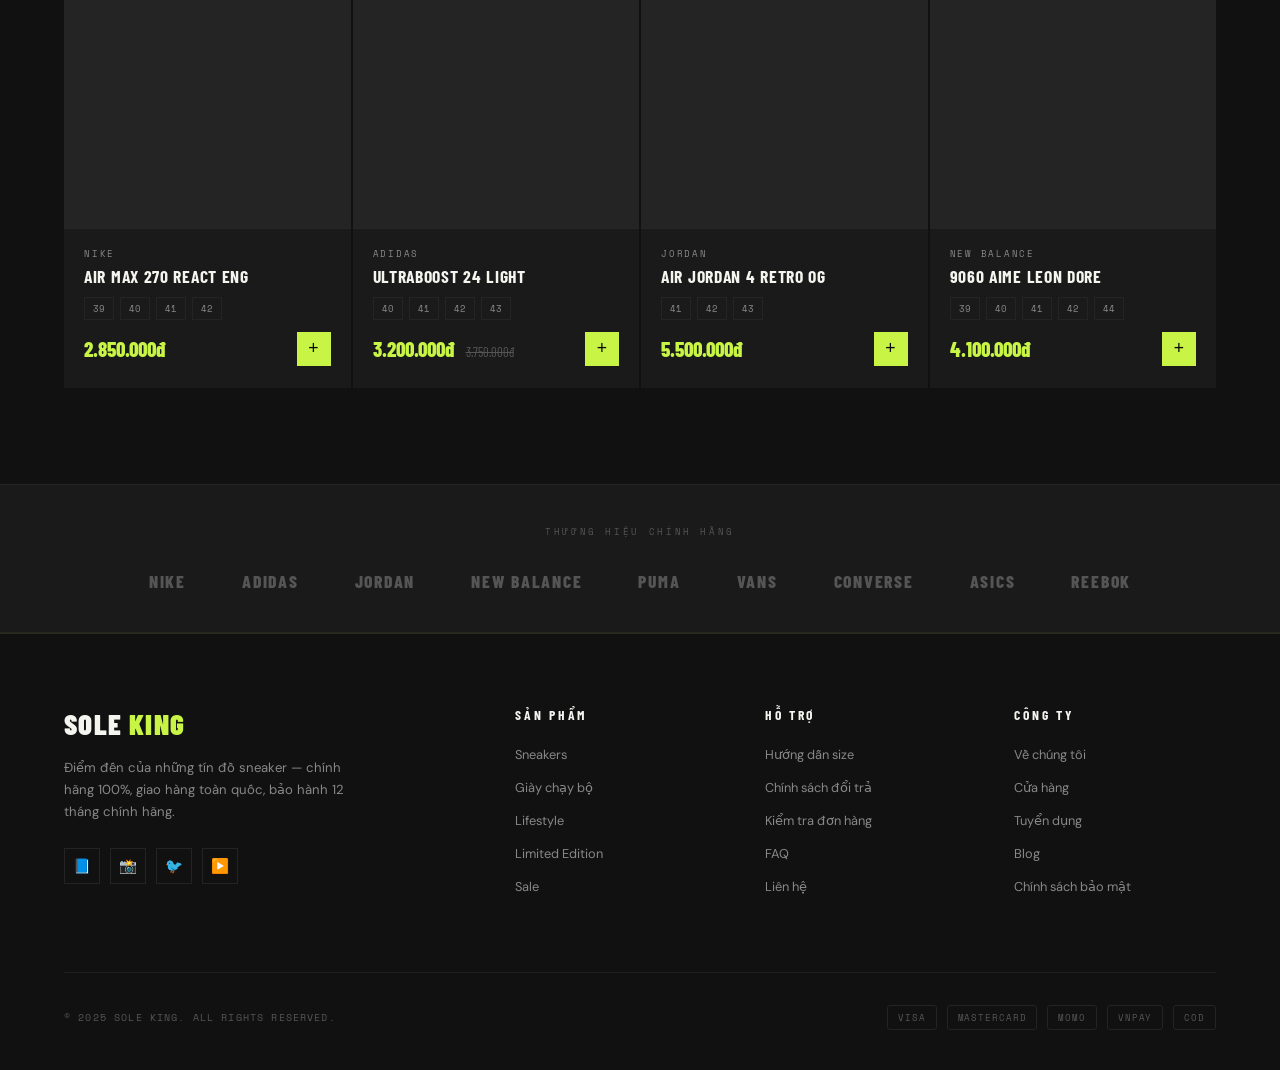
==== commit 7ef72e4f: "update project" ====
--- a/index.html
+++ b/index.html
@@ -1,922 +1,374 @@
 <!DOCTYPE html>
 <html lang="vi">
 <head>
-<meta charset="UTF-8">
-<meta name="viewport" content="width=device-width, initial-scale=1.0">
-<title>STRYDE — Premium Footwear</title>
-<link rel="preconnect" href="https://fonts.googleapis.com">
-<link href="https://fonts.googleapis.com/css2?family=Bebas+Neue&family=DM+Sans:wght@300;400;500;600&family=Playfair+Display:ital,wght@0,400;0,700;1,400&display=swap" rel="stylesheet">
-<style>
-  *, *::before, *::after { box-sizing: border-box; margin: 0; padding: 0; }
-
-  :root {
-    --black: #0A0A0A;
-    --gold: #C8A96E;
-    --gold-light: #DFC28E;
-    --cream: #F5F2ED;
-    --warm-gray: #7A7570;
-    --mid: #2a2a2a;
-    --border: rgba(10,10,10,0.1);
-    --font-display: 'Bebas Neue', sans-serif;
-    --font-body: 'DM Sans', sans-serif;
-    --font-accent: 'Playfair Display', serif;
-  }
-
-  html { scroll-behavior: smooth; }
-  body {
-    background: var(--cream);
-    color: var(--black);
-    font-family: var(--font-body);
-    font-size: 16px;
-    line-height: 1.6;
-    overflow-x: hidden;
-  }
-
-  /* ── NAVBAR ── */
-  nav {
-    position: fixed; top: 0; left: 0; right: 0; z-index: 100;
-    display: flex; align-items: center; justify-content: space-between;
-    padding: 0 60px;
-    height: 72px;
-    background: var(--cream);
-    border-bottom: 1px solid var(--border);
-    backdrop-filter: blur(12px);
-  }
-  .nav-logo {
-    font-family: var(--font-display);
-    font-size: 28px;
-    letter-spacing: 4px;
-    color: var(--black);
-    text-decoration: none;
-  }
-  .nav-logo span { color: var(--gold); }
-  .nav-links {
-    display: flex; gap: 40px; list-style: none;
-  }
-  .nav-links a {
-    text-decoration: none;
-    font-size: 13px; font-weight: 500;
-    letter-spacing: 1.5px; text-transform: uppercase;
-    color: var(--warm-gray);
-    transition: color .2s;
-  }
-  .nav-links a:hover { color: var(--black); }
-  .nav-icons {
-    display: flex; align-items: center; gap: 20px;
-  }
-  .nav-icons svg { width: 20px; height: 20px; cursor: pointer; opacity: .7; transition: opacity .2s; }
-  .nav-icons svg:hover { opacity: 1; }
-  .nav-cart-btn {
-    background: var(--black); color: var(--cream);
-    border: none; padding: 10px 22px;
-    font-family: var(--font-body); font-size: 13px; font-weight: 500;
-    letter-spacing: 1px; text-transform: uppercase;
-    cursor: pointer; transition: background .2s;
-  }
-  .nav-cart-btn:hover { background: var(--gold); }
-
-  /* ── HERO ── */
-  .hero {
-    min-height: 100vh;
-    display: grid; grid-template-columns: 1fr 1fr;
-    align-items: center;
-    padding: 120px 60px 60px;
-    position: relative;
-    overflow: hidden;
-  }
-  .hero::before {
-    content: '';
-    position: absolute; right: -10%; top: 10%;
-    width: 55vw; height: 80vh;
-    background: radial-gradient(ellipse, rgba(200,169,110,0.12) 0%, transparent 70%);
-    pointer-events: none;
-  }
-  .hero-tag {
-    display: inline-flex; align-items: center; gap: 10px;
-    font-size: 11px; font-weight: 600; letter-spacing: 3px;
-    text-transform: uppercase; color: var(--gold);
-    margin-bottom: 24px;
-  }
-  .hero-tag::before {
-    content: '';
-    width: 30px; height: 1px; background: var(--gold);
-  }
-  .hero-title {
-    font-family: var(--font-display);
-    font-size: clamp(72px, 7vw, 110px);
-    line-height: 0.92;
-    letter-spacing: 2px;
-    color: var(--black);
-    margin-bottom: 28px;
-  }
-  .hero-title em {
-    display: block;
-    font-style: italic;
-    font-family: var(--font-accent);
-    color: var(--gold);
-    font-size: 0.55em;
-    letter-spacing: 0;
-  }
-  .hero-desc {
-    max-width: 380px;
-    color: var(--warm-gray);
-    font-size: 15px; line-height: 1.8;
-    margin-bottom: 44px;
-  }
-  .hero-cta {
-    display: flex; align-items: center; gap: 20px;
-  }
-  .btn-primary {
-    background: var(--black); color: var(--cream);
-    padding: 16px 36px;
-    font-size: 13px; font-weight: 500; letter-spacing: 2px;
-    text-transform: uppercase; text-decoration: none;
-    border: 2px solid var(--black);
-    transition: all .25s;
-    display: inline-block;
-  }
-  .btn-primary:hover { background: var(--gold); border-color: var(--gold); color: var(--black); }
-  .btn-outline {
-    background: transparent; color: var(--black);
-    padding: 16px 36px;
-    font-size: 13px; font-weight: 500; letter-spacing: 2px;
-    text-transform: uppercase; text-decoration: none;
-    border: 2px solid var(--black);
-    transition: all .25s;
-    display: inline-block;
-  }
-  .btn-outline:hover { background: var(--black); color: var(--cream); }
-  .hero-stats {
-    display: flex; gap: 40px;
-    margin-top: 60px; padding-top: 40px;
-    border-top: 1px solid var(--border);
-  }
-  .stat-num {
-    font-family: var(--font-display);
-    font-size: 36px; color: var(--black);
-    letter-spacing: 1px;
-  }
-  .stat-label {
-    font-size: 12px; color: var(--warm-gray);
-    letter-spacing: 1px; text-transform: uppercase; margin-top: 2px;
-  }
-  .hero-visual {
-    display: flex; align-items: center; justify-content: center;
-    position: relative;
-  }
-  .hero-shoe-wrap {
-    position: relative; width: 100%; max-width: 560px;
-  }
-  .hero-shoe-bg {
-    position: absolute; inset: -40px;
-    background: radial-gradient(circle, rgba(200,169,110,0.18) 0%, transparent 65%);
-    border-radius: 50%;
-  }
-  .hero-shoe-svg {
-    width: 100%; position: relative; z-index: 1;
-    filter: drop-shadow(0 40px 60px rgba(0,0,0,0.18));
-    animation: float 4s ease-in-out infinite;
-  }
-  @keyframes float {
-    0%,100% { transform: translateY(0); }
-    50% { transform: translateY(-16px); }
-  }
-  .hero-badge {
-    position: absolute; top: 10%; right: 0;
-    background: var(--black); color: var(--gold);
-    padding: 16px 20px; text-align: center;
-  }
-  .hero-badge .badge-num {
-    font-family: var(--font-display); font-size: 28px; display: block;
-  }
-  .hero-badge .badge-txt { font-size: 10px; letter-spacing: 1.5px; text-transform: uppercase; color: #888; }
-
-  /* ── TICKER ── */
-  .ticker {
-    background: var(--black); color: var(--gold);
-    padding: 16px 0;
-    overflow: hidden;
-  }
-  .ticker-inner {
-    display: flex; gap: 60px;
-    animation: ticker 20s linear infinite;
-    width: max-content;
-  }
-  .ticker-item {
-    display: flex; align-items: center; gap: 16px;
-    font-family: var(--font-display); font-size: 15px;
-    letter-spacing: 3px; white-space: nowrap;
-  }
-  .ticker-dot { width: 6px; height: 6px; border-radius: 50%; background: var(--gold); }
-  @keyframes ticker { 0% { transform: translateX(0); } 100% { transform: translateX(-50%); } }
-
-  /* ── SECTION HEADER ── */
-  .section-header {
-    display: flex; align-items: flex-end; justify-content: space-between;
-    margin-bottom: 56px;
-  }
-  .section-tag {
-    font-size: 11px; font-weight: 600; letter-spacing: 3px;
-    text-transform: uppercase; color: var(--gold); margin-bottom: 12px;
-  }
-  .section-title {
-    font-family: var(--font-display);
-    font-size: clamp(40px, 4vw, 58px);
-    letter-spacing: 2px; line-height: 1;
-  }
-  .section-link {
-    color: var(--warm-gray); font-size: 13px;
-    text-decoration: none; letter-spacing: 1.5px; text-transform: uppercase;
-    border-bottom: 1px solid var(--warm-gray); padding-bottom: 2px;
-    transition: color .2s, border-color .2s;
-  }
-  .section-link:hover { color: var(--black); border-color: var(--black); }
-
-  /* ── CATEGORIES ── */
-  .categories {
-    padding: 100px 60px;
-  }
-  .cat-grid {
-    display: grid; grid-template-columns: repeat(3, 1fr); gap: 24px;
-  }
-  .cat-card {
-    aspect-ratio: 3/4; position: relative; overflow: hidden; cursor: pointer;
-    background: var(--black);
-  }
-  .cat-card::before {
-    content: '';
-    position: absolute; inset: 0;
-    background: linear-gradient(to top, rgba(10,10,10,0.85) 0%, rgba(10,10,10,0.1) 60%);
-    z-index: 1;
-  }
-  .cat-img {
-    width: 100%; height: 100%; object-fit: cover;
-    transition: transform .5s ease;
-  }
-  .cat-card:hover .cat-img { transform: scale(1.06); }
-  .cat-body {
-    position: absolute; bottom: 0; left: 0; right: 0;
-    padding: 32px; z-index: 2;
-  }
-  .cat-name {
-    font-family: var(--font-display);
-    font-size: 30px; color: var(--cream);
-    letter-spacing: 2px;
-  }
-  .cat-count { font-size: 13px; color: rgba(245,242,237,0.6); margin-top: 4px; }
-  .cat-arrow {
-    display: inline-flex; align-items: center; gap: 8px;
-    margin-top: 16px; color: var(--gold);
-    font-size: 12px; letter-spacing: 2px; text-transform: uppercase;
-    opacity: 0; transform: translateY(8px);
-    transition: all .3s;
-  }
-  .cat-card:hover .cat-arrow { opacity: 1; transform: translateY(0); }
-  /* Cat placeholder colors */
-  .cat-card:nth-child(1) { background: linear-gradient(135deg, #1a1a2e, #16213e); }
-  .cat-card:nth-child(2) { background: linear-gradient(135deg, #1a1a1a, #2d2d2d); }
-  .cat-card:nth-child(3) { background: linear-gradient(135deg, #2c1810, #3d2b1f); }
-  .cat-icon {
-    font-size: 72px; position: absolute;
-    top: 50%; left: 50%; transform: translate(-50%, -50%);
-    opacity: 0.15; transition: transform .5s ease, opacity .5s ease;
-  }
-  .cat-card:hover .cat-icon { transform: translate(-50%, -55%) scale(1.1); opacity: 0.25; }
-
-  /* ── FEATURED BANNER ── */
-  .featured {
-    padding: 0 60px 100px;
-  }
-  .featured-inner {
-    background: var(--black);
-    display: grid; grid-template-columns: 1fr 1fr;
-    min-height: 480px; overflow: hidden;
-    position: relative;
-  }
-  .featured-content {
-    padding: 80px;
-    display: flex; flex-direction: column; justify-content: center;
-  }
-  .featured-tag {
-    font-size: 11px; letter-spacing: 3px;
-    text-transform: uppercase; color: var(--gold); margin-bottom: 20px;
-  }
-  .featured-title {
-    font-family: var(--font-display);
-    font-size: clamp(48px, 5vw, 72px);
-    color: var(--cream); letter-spacing: 2px; line-height: 1;
-    margin-bottom: 20px;
-  }
-  .featured-desc {
-    color: rgba(245,242,237,0.55); font-size: 15px; line-height: 1.8;
-    max-width: 340px; margin-bottom: 40px;
-  }
-  .featured-price {
-    font-family: var(--font-display); font-size: 42px; color: var(--gold);
-    letter-spacing: 1px; margin-bottom: 32px;
-  }
-  .featured-visual {
-    display: flex; align-items: center; justify-content: center;
-    position: relative; overflow: hidden;
-    background: linear-gradient(135deg, #111 0%, #1a1a1a 100%);
-  }
-  .featured-circle {
-    position: absolute; width: 400px; height: 400px;
-    border-radius: 50%;
-    border: 1px solid rgba(200,169,110,0.15);
-    top: 50%; left: 50%; transform: translate(-50%, -50%);
-  }
-  .featured-circle:nth-child(2) { width: 280px; height: 280px; border-color: rgba(200,169,110,0.25); }
-  .featured-shoe {
-    position: relative; z-index: 2;
-    font-size: 140px;
-    filter: drop-shadow(0 20px 40px rgba(0,0,0,0.5));
-    animation: float 3.5s ease-in-out infinite;
-  }
-
-  /* ── PROMO STRIP ── */
-  .promo-strip {
-    background: var(--gold);
-    padding: 32px 60px;
-    display: grid; grid-template-columns: repeat(4, 1fr);
-    gap: 24px;
-  }
-  .promo-item {
-    display: flex; align-items: center; gap: 16px;
-  }
-  .promo-icon { font-size: 28px; }
-  .promo-title {
-    font-weight: 600; font-size: 14px; color: var(--black);
-    letter-spacing: 0.5px;
-  }
-  .promo-sub { font-size: 12px; color: rgba(10,10,10,0.6); }
-
-  /* ── PRODUCTS GRID ── */
-  .products {
-    padding: 100px 60px;
-  }
-  .prod-grid {
-    display: grid; grid-template-columns: repeat(4, 1fr); gap: 28px;
-  }
-  .prod-card {
-    cursor: pointer;
-    transition: transform .3s;
-  }
-  .prod-card:hover { transform: translateY(-6px); }
-  .prod-img-wrap {
-    aspect-ratio: 1; background: #EFECEA;
-    display: flex; align-items: center; justify-content: center;
-    overflow: hidden; margin-bottom: 20px; position: relative;
-  }
-  .prod-emoji { font-size: 80px; transition: transform .4s; }
-  .prod-card:hover .prod-emoji { transform: scale(1.12) rotate(-5deg); }
-  .prod-tag {
-    position: absolute; top: 16px; left: 16px;
-    background: var(--black); color: var(--cream);
-    font-size: 10px; letter-spacing: 1.5px; text-transform: uppercase;
-    padding: 5px 10px;
-  }
-  .prod-tag.sale { background: var(--gold); color: var(--black); }
-  .prod-brand {
-    font-size: 11px; letter-spacing: 2px; text-transform: uppercase;
-    color: var(--warm-gray); margin-bottom: 6px;
-  }
-  .prod-name {
-    font-weight: 500; font-size: 16px; color: var(--black);
-    margin-bottom: 12px;
-  }
-  .prod-footer { display: flex; align-items: center; justify-content: space-between; }
-  .prod-price { font-family: var(--font-display); font-size: 22px; letter-spacing: 1px; }
-  .prod-old { font-size: 13px; color: var(--warm-gray); text-decoration: line-through; margin-left: 8px; }
-  .prod-add {
-    width: 38px; height: 38px; border-radius: 50%;
-    background: var(--black); color: var(--cream);
-    border: none; font-size: 20px; cursor: pointer;
-    display: flex; align-items: center; justify-content: center;
-    transition: background .2s;
-  }
-  .prod-add:hover { background: var(--gold); color: var(--black); }
-  .prod-stars { color: var(--gold); font-size: 12px; margin-bottom: 8px; }
-
-  /* ── TESTIMONIALS ── */
-  .testimonials {
-    background: var(--black);
-    padding: 100px 60px;
-  }
-  .testimonials .section-title { color: var(--cream); }
-  .testimonials .section-tag { color: var(--gold); }
-  .testi-grid {
-    display: grid; grid-template-columns: repeat(3, 1fr); gap: 28px;
-    margin-top: 56px;
-  }
-  .testi-card {
-    background: #141414;
-    padding: 40px;
-    border: 1px solid rgba(255,255,255,0.06);
-    transition: border-color .3s;
-  }
-  .testi-card:hover { border-color: rgba(200,169,110,0.3); }
-  .testi-stars { color: var(--gold); font-size: 14px; margin-bottom: 20px; }
-  .testi-quote {
-    font-family: var(--font-accent); font-style: italic;
-    font-size: 17px; line-height: 1.7;
-    color: rgba(245,242,237,0.8);
-    margin-bottom: 28px;
-  }
-  .testi-quote::before { content: '"'; color: var(--gold); font-size: 40px; line-height: 0; vertical-align: -14px; margin-right: 4px; }
-  .testi-author { display: flex; align-items: center; gap: 14px; }
-  .testi-avatar {
-    width: 44px; height: 44px; border-radius: 50%;
-    background: var(--gold);
-    display: flex; align-items: center; justify-content: center;
-    font-weight: 600; font-size: 16px; color: var(--black);
-  }
-  .testi-name { font-weight: 600; font-size: 14px; color: var(--cream); }
-  .testi-loc { font-size: 12px; color: rgba(245,242,237,0.4); }
-
-  /* ── NEWSLETTER ── */
-  .newsletter {
-    padding: 100px 60px;
-    display: grid; grid-template-columns: 1fr 1fr; gap: 80px;
-    align-items: center;
-    border-top: 1px solid var(--border);
-  }
-  .nl-title {
-    font-family: var(--font-display);
-    font-size: clamp(40px, 4vw, 60px);
-    letter-spacing: 2px; line-height: 1;
-    margin-bottom: 16px;
-  }
-  .nl-title em { color: var(--gold); font-style: normal; }
-  .nl-desc { color: var(--warm-gray); font-size: 15px; line-height: 1.8; }
-  .nl-form { display: flex; gap: 0; }
-  .nl-input {
-    flex: 1; padding: 16px 20px;
-    border: 1px solid var(--border); background: transparent;
-    font-family: var(--font-body); font-size: 14px; color: var(--black);
-    outline: none; transition: border-color .2s;
-  }
-  .nl-input::placeholder { color: var(--warm-gray); }
-  .nl-input:focus { border-color: var(--gold); }
-  .nl-btn {
-    background: var(--black); color: var(--cream);
-    border: 1px solid var(--black);
-    padding: 16px 32px;
-    font-family: var(--font-body); font-size: 13px;
-    font-weight: 500; letter-spacing: 1.5px; text-transform: uppercase;
-    cursor: pointer; transition: background .2s;
-    white-space: nowrap;
-  }
-  .nl-btn:hover { background: var(--gold); border-color: var(--gold); color: var(--black); }
-
-  /* ── FOOTER ── */
-  footer {
-    background: var(--black);
-    padding: 80px 60px 40px;
-    color: rgba(245,242,237,0.7);
-  }
-  .footer-grid {
-    display: grid; grid-template-columns: 2fr 1fr 1fr 1fr;
-    gap: 60px; margin-bottom: 60px;
-  }
-  .footer-logo {
-    font-family: var(--font-display); font-size: 32px;
-    letter-spacing: 4px; color: var(--cream);
-    margin-bottom: 16px; display: block;
-  }
-  .footer-logo span { color: var(--gold); }
-  .footer-desc { font-size: 14px; line-height: 1.8; max-width: 260px; }
-  .footer-socials { display: flex; gap: 12px; margin-top: 28px; }
-  .footer-soc {
-    width: 38px; height: 38px; border: 1px solid rgba(255,255,255,0.15);
-    display: flex; align-items: center; justify-content: center;
-    font-size: 15px; cursor: pointer;
-    transition: border-color .2s, background .2s;
-  }
-  .footer-soc:hover { border-color: var(--gold); background: rgba(200,169,110,0.1); }
-  .footer-col-title {
-    font-family: var(--font-display); font-size: 16px;
-    letter-spacing: 2px; color: var(--cream); margin-bottom: 24px;
-  }
-  .footer-links { list-style: none; }
-  .footer-links li { margin-bottom: 12px; }
-  .footer-links a {
-    text-decoration: none; font-size: 14px;
-    color: rgba(245,242,237,0.55);
-    transition: color .2s;
-  }
-  .footer-links a:hover { color: var(--gold); }
-  .footer-bottom {
-    border-top: 1px solid rgba(255,255,255,0.08);
-    padding-top: 32px;
-    display: flex; justify-content: space-between; align-items: center;
-  }
-  .footer-copy { font-size: 13px; color: rgba(245,242,237,0.35); }
-
-  /* Scroll animation */
-  .fade-up {
-    opacity: 0; transform: translateY(30px);
-    transition: opacity .6s ease, transform .6s ease;
-  }
-  .fade-up.visible {
-    opacity: 1; transform: translateY(0);
-  }
-</style>
+  <meta charset="UTF-8">
+  <meta name="viewport" content="width=device-width, initial-scale=1.0">
+  <title>SOLE KING — Giày Sneaker Chính Hãng</title>
+  <link rel="preconnect" href="https://fonts.googleapis.com">
+  <link rel="preconnect" href="https://fonts.gstatic.com" crossorigin>
+  <link href="https://fonts.googleapis.com/css2?family=Barlow+Condensed:wght@400;600;700;800;900&family=DM+Sans:wght@300;400;500;600&family=Space+Mono:wght@400;700&display=swap" rel="stylesheet">
+  <link rel="stylesheet" href="style.css">
 </head>
 <body>
 
-<!-- NAVBAR -->
-<nav>
-  <a href="#" class="nav-logo">STR<span>Y</span>DE</a>
-  <ul class="nav-links">
-    <li><a href="#">Bộ sưu tập</a></li>
-    <li><a href="#">Thương hiệu</a></li>
-    <li><a href="#">Sale</a></li>
-    <li><a href="#">Blog</a></li>
-  </ul>
-  <div class="nav-icons">
-    <svg viewBox="0 0 24 24" fill="none" stroke="currentColor" stroke-width="1.5"><circle cx="11" cy="11" r="8"/><path d="m21 21-4.35-4.35"/></svg>
-    <svg viewBox="0 0 24 24" fill="none" stroke="currentColor" stroke-width="1.5"><path d="M20.84 4.61a5.5 5.5 0 0 0-7.78 0L12 5.67l-1.06-1.06a5.5 5.5 0 0 0-7.78 7.78l1.06 1.06L12 21.23l7.78-7.78 1.06-1.06a5.5 5.5 0 0 0 0-7.78z"/></svg>
-    <button class="nav-cart-btn">Giỏ hàng (0)</button>
+  <!-- PROMO BAR -->
+  <div class="promo-bar">
+    <p>🔥 GIẢM 20% CHO ĐƠN HÀNG ĐẦU TIÊN — MÃ: <strong>SOLEKING20</strong> &nbsp;|&nbsp; MIỄN PHÍ VẬN CHUYỂN ĐƠN TỪ 1.500.000Đ</p>
   </div>
-</nav>
-
-<!-- HERO -->
-<section class="hero">
-  <div class="hero-left">
-    <div class="hero-tag">Bộ sưu tập mới 2025</div>
-    <h1 class="hero-title">
-      BƯỚC<br>VÀO<br>PHONG<br>CÁCH
-      <em>Defined by movement</em>
-    </h1>
-    <p class="hero-desc">Giày chính hãng cao cấp — từ đường phố đến sân thể thao, mỗi đôi là một tuyên ngôn phong cách.</p>
-    <div class="hero-cta">
-      <a href="#products" class="btn-primary">Mua ngay</a>
-      <a href="#categories" class="btn-outline">Xem BST</a>
-    </div>
-    <div class="hero-stats">
-      <div>
-        <div class="stat-num">500+</div>
-        <div class="stat-label">Mẫu giày</div>
-      </div>
-      <div>
-        <div class="stat-num">50K+</div>
-        <div class="stat-label">Khách hàng</div>
-      </div>
-      <div>
-        <div class="stat-num">25+</div>
-        <div class="stat-label">Thương hiệu</div>
-      </div>
+
+  <!-- NAVBAR -->
+  <nav id="navbar">
+    <div class="nav-logo">
+      SOLE<span>KING</span>
+      <sub style="display:block; font-size:.42rem; letter-spacing:.22em; color:var(--gray);">Premium Sneakers</sub>
+    </div>
+    <ul class="nav-links">
+      <li><a href="#">Trang chủ</a></li>
+      <li><a href="#">Bộ sưu tập</a></li>
+      <li><a href="#">Thương hiệu</a></li>
+      <li><a href="#">Sale</a></li>
+      <li><a href="bailab.html">Labs</a></li>
+    </ul>
+    <div class="nav-right">
+      <div class="nav-icon" title="Tìm kiếm">🔍</div>
+      <div class="nav-icon" title="Yêu thích">🤍</div>
+      <div class="nav-icon" title="Giỏ hàng">🛒</div>
+      <button class="nav-cta">Mua ngay</button>
+    </div>
+  </nav>
+
+  <!-- HERO -->
+  <section class="hero" style="padding:0">
+    <div class="hero-bg"></div>
+    <div class="hero-content">
+      <p class="hero-label">Bộ sưu tập mới 2025</p>
+      <h1>Mỗi bước đi<br><em>đều là</em><br>tuyên ngôn</h1>
+      <p class="hero-sub">Khám phá những đôi giày sneaker chính hãng được lựa chọn dành riêng cho những người đặt phong cách lên hàng đầu.</p>
+      <div class="hero-actions">
+        <button class="btn-primary">Khám phá ngay</button>
+        <button class="btn-outline">Xem lookbook</button>
+      </div>
+    </div>
+  </section>
+
+  <!-- TICKER -->
+  <div class="ticker">
+    <div class="ticker-track">
+      <div class="ticker-item"><span class="ticker-dot"></span> NIKE AIR MAX 2025</div>
+      <div class="ticker-item"><span class="ticker-dot"></span> ADIDAS ULTRABOOST 24</div>
+      <div class="ticker-item"><span class="ticker-dot"></span> NEW BALANCE 9060</div>
+      <div class="ticker-item"><span class="ticker-dot"></span> JORDAN RETRO 4</div>
+      <div class="ticker-item"><span class="ticker-dot"></span> ASICS GEL-KAYANO</div>
+      <div class="ticker-item"><span class="ticker-dot"></span> PUMA SUEDE XL</div>
+      <div class="ticker-item"><span class="ticker-dot"></span> VANS OLD SKOOL 36</div>
+      <div class="ticker-item"><span class="ticker-dot"></span> CONVERSE RUN STAR</div>
+      <!-- duplicate for seamless loop -->
+      <div class="ticker-item"><span class="ticker-dot"></span> NIKE AIR MAX 2025</div>
+      <div class="ticker-item"><span class="ticker-dot"></span> ADIDAS ULTRABOOST 24</div>
+      <div class="ticker-item"><span class="ticker-dot"></span> NEW BALANCE 9060</div>
+      <div class="ticker-item"><span class="ticker-dot"></span> JORDAN RETRO 4</div>
+      <div class="ticker-item"><span class="ticker-dot"></span> ASICS GEL-KAYANO</div>
+      <div class="ticker-item"><span class="ticker-dot"></span> PUMA SUEDE XL</div>
+      <div class="ticker-item"><span class="ticker-dot"></span> VANS OLD SKOOL 36</div>
+      <div class="ticker-item"><span class="ticker-dot"></span> CONVERSE RUN STAR</div>
     </div>
   </div>
 
-  <div class="hero-visual">
-    <div class="hero-shoe-wrap">
-      <div class="hero-shoe-bg"></div>
-      <svg class="hero-shoe-svg" viewBox="0 0 560 380" xmlns="http://www.w3.org/2000/svg">
-        <!-- Shoe sole -->
-        <ellipse cx="280" cy="340" rx="220" ry="30" fill="rgba(0,0,0,0.08)"/>
-        <!-- Main shoe body -->
-        <path d="M60 280 C80 260 120 240 180 230 C220 224 260 220 310 218 C360 216 420 218 460 230 C490 238 510 252 520 270 C525 278 522 290 510 295 C480 305 430 310 370 312 C300 314 200 310 130 302 C90 298 55 292 60 280Z" fill="#1a1a1a"/>
-        <!-- Midsole -->
-        <path d="M65 282 C90 295 160 305 250 308 C340 311 430 307 500 295 C510 290 515 282 510 272 C490 255 450 244 390 238 C340 233 290 230 240 231 C185 232 130 238 90 252 C68 260 60 272 65 282Z" fill="#C8A96E"/>
-        <!-- Outsole bottom -->
-        <path d="M80 290 C120 302 200 310 285 311 C370 312 450 306 505 294 C510 302 505 312 490 316 C450 325 370 328 280 327 C190 326 110 320 75 310 C65 306 72 296 80 290Z" fill="#0A0A0A"/>
-        <!-- Upper shoe body -->
-        <path d="M160 230 C170 180 200 150 240 135 C270 124 300 120 320 122 C360 126 395 140 420 162 C440 180 450 205 455 228 C420 222 380 218 330 216 C280 214 220 218 160 230Z" fill="#f0f0f0"/>
-        <!-- Swoosh / stripe accent -->
-        <path d="M185 220 C210 185 250 165 290 158 C330 151 370 158 400 175 C380 190 345 200 305 205 C265 210 220 215 185 220Z" fill="#C8A96E" opacity="0.85"/>
-        <!-- Tongue -->
-        <path d="M270 122 C280 110 295 105 310 108 C325 111 335 122 338 136 C320 133 300 132 280 133 C275 128 272 125 270 122Z" fill="#e8e8e8"/>
-        <!-- Laces -->
-        <line x1="280" y1="140" x2="320" y2="143" stroke="#999" stroke-width="3" stroke-linecap="round"/>
-        <line x1="275" y1="152" x2="325" y2="155" stroke="#999" stroke-width="3" stroke-linecap="round"/>
-        <line x1="272" y1="165" x2="328" y2="167" stroke="#999" stroke-width="3" stroke-linecap="round"/>
-        <line x1="270" y1="178" x2="330" y2="179" stroke="#999" stroke-width="3" stroke-linecap="round"/>
-        <!-- Heel counter -->
-        <path d="M420 162 C445 175 460 200 462 225 C445 222 425 218 420 162Z" fill="#ddd"/>
-        <!-- Toe cap -->
-        <path d="M155 232 C165 210 175 195 190 185 C200 178 215 173 230 172 C215 185 200 202 188 222 C178 228 165 230 155 232Z" fill="#e0e0e0"/>
-        <!-- Brand text on side -->
-        <text x="195" y="268" font-family="'Bebas Neue', sans-serif" font-size="22" fill="#C8A96E" letter-spacing="4" opacity="0.9">STRYDE</text>
-        <!-- Ventilation holes -->
-        <circle cx="350" cy="190" r="3" fill="#ccc" opacity="0.6"/>
-        <circle cx="365" cy="183" r="3" fill="#ccc" opacity="0.6"/>
-        <circle cx="380" cy="178" r="3" fill="#ccc" opacity="0.6"/>
-      </svg>
-      <div class="hero-badge">
-        <span class="badge-num">2025</span>
-        <span class="badge-txt">New Drop</span>
+  <!-- CATEGORIES (like destinations) -->
+  <section class="cat-section reveal">
+    <div class="section-header">
+      <div>
+        <p class="section-label">Danh mục sản phẩm</p>
+        <h2 class="section-title">Tìm đôi giày<br>của bạn</h2>
+      </div>
+      <a href="#" class="see-all">Tất cả danh mục</a>
+    </div>
+    <div class="cat-grid">
+      <!-- Featured -->
+      <div class="cat-card featured">
+        <img src="https://images.unsplash.com/photo-1600185365483-26d7a4cc7519?w=800&q=85" alt="Sneakers" style="height:100%">
+        <div class="card-label">
+          <span class="card-tag">Best Seller</span>
+          <h3>Sneaker<br>Thể Thao</h3>
+          <p class="card-count">148 sản phẩm</p>
+        </div>
+        <div class="card-arrow">→</div>
+      </div>
+      <!-- Running -->
+      <div class="cat-card">
+        <img src="https://images.unsplash.com/photo-1542291026-7eec264c27ff?w=700&q=85" alt="Running" style="height:100%">
+        <div class="card-label">
+          <h3>Giày Chạy Bộ</h3>
+          <p class="card-count">92 sản phẩm</p>
+        </div>
+        <div class="card-arrow">→</div>
+      </div>
+      <!-- Lifestyle -->
+      <div class="cat-card">
+        <img src="https://images.unsplash.com/photo-1595950653106-6c9ebd614d3a?w=700&q=85" alt="Lifestyle" style="height:100%">
+        <div class="card-label">
+          <h3>Lifestyle & Casual</h3>
+          <p class="card-count">203 sản phẩm</p>
+        </div>
+        <div class="card-arrow">→</div>
+      </div>
+      <!-- Jordan -->
+      <div class="cat-card">
+        <img src="https://images.unsplash.com/photo-1539185441755-769473a23570?w=700&q=85" alt="Jordan" style="height:100%">
+        <div class="card-label">
+          <h3>Basketball</h3>
+          <p class="card-count">64 sản phẩm</p>
+        </div>
+        <div class="card-arrow">→</div>
+      </div>
+      <!-- Skateboard -->
+      <div class="cat-card">
+        <img src="https://images.unsplash.com/photo-1606107557195-0e29a4b5b4aa?w=700&q=85" alt="Skate" style="height:100%">
+        <div class="card-label">
+          <h3>Skate & Street</h3>
+          <p class="card-count">77 sản phẩm</p>
+        </div>
+        <div class="card-arrow">→</div>
+      </div>
+    </div>
+  </section>
+
+  <!-- BRAND STORY (like collection) -->
+  <div class="story-section reveal">
+    <div class="story-text">
+      <p class="section-label">Câu chuyện của chúng tôi</p>
+      <h2 class="section-title">Không chỉ là<br>đôi giày —<br>là bản sắc</h2>
+      <p>SOLE KING được thành lập bởi những người mê sneaker thực thụ. Chúng tôi tin rằng một đôi giày chất lượng không chỉ là phụ kiện mà còn là biểu tượng của cá tính và lối sống. Mỗi sản phẩm đều được tuyển chọn kỹ lưỡng — chính hãng 100%, cam kết bảo hành toàn diện.</p>
+      <div class="story-stats">
+        <div>
+          <div class="stat-val">500<span style="font-size:1.8rem">+</span></div>
+          <div class="stat-lbl">Mẫu giày chính hãng</div>
+        </div>
+        <div>
+          <div class="stat-val">50k<span style="font-size:1.8rem">+</span></div>
+          <div class="stat-lbl">Khách hàng tin tưởng</div>
+        </div>
+      </div>
+      <button class="btn-primary">Về SOLE KING</button>
+    </div>
+    <div class="story-img">
+      <img src="https://images.unsplash.com/photo-1542291026-7eec264c27ff?w=700&q=90" alt="Brand Story">
+      <div class="img-badge">
+        <div class="badge-num">2019</div>
+        <div class="badge-txt">Thành lập</div>
       </div>
     </div>
   </div>
-</section>
-
-<!-- TICKER -->
-<div class="ticker">
-  <div class="ticker-inner" id="ticker">
-    <span class="ticker-item"><span class="ticker-dot"></span> NIKE</span>
-    <span class="ticker-item"><span class="ticker-dot"></span> ADIDAS</span>
-    <span class="ticker-item"><span class="ticker-dot"></span> NEW BALANCE</span>
-    <span class="ticker-item"><span class="ticker-dot"></span> VANS</span>
-    <span class="ticker-item"><span class="ticker-dot"></span> CONVERSE</span>
-    <span class="ticker-item"><span class="ticker-dot"></span> PUMA</span>
-    <span class="ticker-item"><span class="ticker-dot"></span> JORDAN</span>
-    <span class="ticker-item"><span class="ticker-dot"></span> ASICS</span>
-    <span class="ticker-item"><span class="ticker-dot"></span> NIKE</span>
-    <span class="ticker-item"><span class="ticker-dot"></span> ADIDAS</span>
-    <span class="ticker-item"><span class="ticker-dot"></span> NEW BALANCE</span>
-    <span class="ticker-item"><span class="ticker-dot"></span> VANS</span>
-    <span class="ticker-item"><span class="ticker-dot"></span> CONVERSE</span>
-    <span class="ticker-item"><span class="ticker-dot"></span> PUMA</span>
-    <span class="ticker-item"><span class="ticker-dot"></span> JORDAN</span>
-    <span class="ticker-item"><span class="ticker-dot"></span> ASICS</span>
+
+  <!-- FEATURED PRODUCTS -->
+  <section class="products-section reveal">
+    <div class="section-header">
+      <div>
+        <p class="section-label">Nổi bật tuần này</p>
+        <h2 class="section-title">Sản phẩm<br>được săn đón</h2>
+      </div>
+      <a href="#" class="see-all">Xem tất cả</a>
+    </div>
+    <div class="products-grid">
+
+      <div class="prod-card">
+        <div class="img-wrap">
+          <img src="https://images.unsplash.com/photo-1600185365483-26d7a4cc7519?w=600&q=85" alt="Nike Air Max">
+          <span class="prod-badge hot">HOT</span>
+          <div class="prod-wishlist">🤍</div>
+        </div>
+        <div class="prod-info">
+          <p class="prod-brand">Nike</p>
+          <p class="prod-name">Air Max 270 React ENG</p>
+          <div class="prod-sizes">
+            <span class="size-chip">39</span>
+            <span class="size-chip">40</span>
+            <span class="size-chip">41</span>
+            <span class="size-chip">42</span>
+          </div>
+          <div class="prod-bottom" style="margin-top:12px">
+            <div class="prod-price">2.850.000đ</div>
+            <button class="prod-add">+</button>
+          </div>
+        </div>
+      </div>
+
+      <div class="prod-card">
+        <div class="img-wrap">
+          <img src="https://images.unsplash.com/photo-1542291026-7eec264c27ff?w=600&q=85" alt="Adidas Ultra">
+          <span class="prod-badge sale">-15%</span>
+          <div class="prod-wishlist">🤍</div>
+        </div>
+        <div class="prod-info">
+          <p class="prod-brand">Adidas</p>
+          <p class="prod-name">Ultraboost 24 Light</p>
+          <div class="prod-sizes">
+            <span class="size-chip">40</span>
+            <span class="size-chip">41</span>
+            <span class="size-chip">42</span>
+            <span class="size-chip">43</span>
+          </div>
+          <div class="prod-bottom" style="margin-top:12px">
+            <div class="prod-price">3.200.000đ <span class="old-price">3.750.000đ</span></div>
+            <button class="prod-add">+</button>
+          </div>
+        </div>
+      </div>
+
+      <div class="prod-card">
+        <div class="img-wrap">
+          <img src="https://images.unsplash.com/photo-1595950653106-6c9ebd614d3a?w=600&q=85" alt="Jordan 4">
+          <span class="prod-badge new">NEW</span>
+          <div class="prod-wishlist">🤍</div>
+        </div>
+        <div class="prod-info">
+          <p class="prod-brand">Jordan</p>
+          <p class="prod-name">Air Jordan 4 Retro OG</p>
+          <div class="prod-sizes">
+            <span class="size-chip">41</span>
+            <span class="size-chip">42</span>
+            <span class="size-chip">43</span>
+          </div>
+          <div class="prod-bottom" style="margin-top:12px">
+            <div class="prod-price">5.500.000đ</div>
+            <button class="prod-add">+</button>
+          </div>
+        </div>
+      </div>
+
+      <div class="prod-card">
+        <div class="img-wrap">
+          <img src="https://images.unsplash.com/photo-1606107557195-0e29a4b5b4aa?w=600&q=85" alt="New Balance">
+          <div class="prod-wishlist">🤍</div>
+        </div>
+        <div class="prod-info">
+          <p class="prod-brand">New Balance</p>
+          <p class="prod-name">9060 Aime Leon Dore</p>
+          <div class="prod-sizes">
+            <span class="size-chip">39</span>
+            <span class="size-chip">40</span>
+            <span class="size-chip">41</span>
+            <span class="size-chip">42</span>
+            <span class="size-chip">44</span>
+          </div>
+          <div class="prod-bottom" style="margin-top:12px">
+            <div class="prod-price">4.100.000đ</div>
+            <button class="prod-add">+</button>
+          </div>
+        </div>
+      </div>
+
+    </div>
+  </section>
+
+  <!-- BRANDS -->
+  <div class="brands-strip reveal">
+    <p class="brands-label">Thương hiệu chính hãng</p>
+    <div class="brands-list">
+      <span class="brand-item">Nike</span>
+      <span class="brand-item">Adidas</span>
+      <span class="brand-item">Jordan</span>
+      <span class="brand-item">New Balance</span>
+      <span class="brand-item">Puma</span>
+      <span class="brand-item">Vans</span>
+      <span class="brand-item">Converse</span>
+      <span class="brand-item">ASICS</span>
+      <span class="brand-item">Reebok</span>
+    </div>
   </div>
-</div>
-
-<!-- CATEGORIES -->
-<section class="categories fade-up" id="categories">
-  <div class="section-header">
-    <div>
-      <div class="section-tag">Danh mục</div>
-      <h2 class="section-title">PHONG CÁCH<br>CỦA BẠN</h2>
-    </div>
-    <a href="#" class="section-link">Xem tất cả →</a>
-  </div>
-  <div class="cat-grid">
-    <div class="cat-card">
-      <div class="cat-icon">👟</div>
-      <div class="cat-body">
-        <div class="cat-name">Sneaker Đường Phố</div>
-        <div class="cat-count">142 sản phẩm</div>
-        <div class="cat-arrow">Khám phá →</div>
-      </div>
-    </div>
-    <div class="cat-card">
-      <div class="cat-icon">🏃</div>
-      <div class="cat-body">
-        <div class="cat-name">Thể Thao</div>
-        <div class="cat-count">98 sản phẩm</div>
-        <div class="cat-arrow">Khám phá →</div>
-      </div>
-    </div>
-    <div class="cat-card">
-      <div class="cat-icon">👔</div>
-      <div class="cat-body">
-        <div class="cat-name">Công Sở</div>
-        <div class="cat-count">76 sản phẩm</div>
-        <div class="cat-arrow">Khám phá →</div>
-      </div>
-    </div>
-  </div>
-</section>
-
-<!-- FEATURED BANNER -->
-<section class="featured fade-up">
-  <div class="featured-inner">
-    <div class="featured-content">
-      <div class="featured-tag">⚡ Nổi bật tuần này</div>
-      <h2 class="featured-title">NIKE<br>AIR MAX<br>270</h2>
-      <p class="featured-desc">Đế Air lớn nhất từ trước đến nay. Mang lại cảm giác bước đi nhẹ như không trọng lực suốt cả ngày dài.</p>
-      <div class="featured-price">2.890.000₫</div>
-      <a href="#" class="btn-primary" style="width: fit-content">Thêm vào giỏ hàng</a>
-    </div>
-    <div class="featured-visual">
-      <div class="featured-circle"></div>
-      <div class="featured-circle"></div>
-      <div class="featured-shoe">👟</div>
-    </div>
-  </div>
-</section>
-
-<!-- PROMO STRIP -->
-<div class="promo-strip">
-  <div class="promo-item">
-    <span class="promo-icon">🚚</span>
-    <div>
-      <div class="promo-title">Miễn phí vận chuyển</div>
-      <div class="promo-sub">Đơn hàng từ 800.000₫</div>
-    </div>
-  </div>
-  <div class="promo-item">
-    <span class="promo-icon">🔄</span>
-    <div>
-      <div class="promo-title">Đổi trả 30 ngày</div>
-      <div class="promo-sub">Không cần giải thích</div>
-    </div>
-  </div>
-  <div class="promo-item">
-    <span class="promo-icon">🛡️</span>
-    <div>
-      <div class="promo-title">Bảo hành chính hãng</div>
-      <div class="promo-sub">12 tháng toàn quốc</div>
-    </div>
-  </div>
-  <div class="promo-item">
-    <span class="promo-icon">💳</span>
-    <div>
-      <div class="promo-title">Thanh toán an toàn</div>
-      <div class="promo-sub">Visa, MoMo, COD</div>
-    </div>
-  </div>
-</div>
-
-<!-- PRODUCTS -->
-<section class="products fade-up" id="products">
-  <div class="section-header">
-    <div>
-      <div class="section-tag">Sản phẩm</div>
-      <h2 class="section-title">BÁN CHẠY<br>NHẤT TUẦN</h2>
-    </div>
-    <a href="#" class="section-link">Xem toàn bộ →</a>
-  </div>
-  <div class="prod-grid">
-
-    <div class="prod-card">
-      <div class="prod-img-wrap">
-        <span class="prod-emoji">👟</span>
-        <span class="prod-tag">Mới</span>
-      </div>
-      <div class="prod-brand">Nike</div>
-      <div class="prod-stars">★★★★★</div>
-      <div class="prod-name">Air Force 1 '07 Low</div>
-      <div class="prod-footer">
-        <div>
-          <span class="prod-price">1.890.000₫</span>
-        </div>
-        <button class="prod-add">+</button>
-      </div>
-    </div>
-
-    <div class="prod-card">
-      <div class="prod-img-wrap">
-        <span class="prod-emoji">👟</span>
-        <span class="prod-tag sale">−20%</span>
-      </div>
-      <div class="prod-brand">New Balance</div>
-      <div class="prod-stars">★★★★☆</div>
-      <div class="prod-name">990v6 Made in USA</div>
-      <div class="prod-footer">
-        <div>
-          <span class="prod-price">3.200.000₫</span>
-          <span class="prod-old">4.000.000₫</span>
-        </div>
-        <button class="prod-add">+</button>
-      </div>
-    </div>
-
-    <div class="prod-card">
-      <div class="prod-img-wrap">
-        <span class="prod-emoji">🥿</span>
-        <span class="prod-tag">Hot</span>
-      </div>
-      <div class="prod-brand">Clarks</div>
-      <div class="prod-stars">★★★★★</div>
-      <div class="prod-name">Desert Boot Original</div>
-      <div class="prod-footer">
-        <div>
-          <span class="prod-price">2.150.000₫</span>
-        </div>
-        <button class="prod-add">+</button>
-      </div>
-    </div>
-
-    <div class="prod-card">
-      <div class="prod-img-wrap">
-        <span class="prod-emoji">👟</span>
-        <span class="prod-tag sale">−15%</span>
-      </div>
-      <div class="prod-brand">Adidas</div>
-      <div class="prod-stars">★★★★★</div>
-      <div class="prod-name">Ultraboost 22 W</div>
-      <div class="prod-footer">
-        <div>
-          <span class="prod-price">2.550.000₫</span>
-          <span class="prod-old">3.000.000₫</span>
-        </div>
-        <button class="prod-add">+</button>
-      </div>
-    </div>
-
-  </div>
-</section>
-
-<!-- TESTIMONIALS -->
-<section class="testimonials fade-up">
-  <div class="section-tag">Đánh giá</div>
-  <h2 class="section-title">KHÁCH HÀNG<br>NÓI GÌ?</h2>
-  <div class="testi-grid">
-    <div class="testi-card">
-      <div class="testi-stars">★★★★★</div>
-      <p class="testi-quote">Chất lượng đỉnh, đóng gói cẩn thận, giao hàng nhanh hơn dự kiến. Sẽ mua tiếp!</p>
-      <div class="testi-author">
-        <div class="testi-avatar">A</div>
-        <div>
-          <div class="testi-name">Anh Tuấn</div>
-          <div class="testi-loc">TP. Hồ Chí Minh</div>
-        </div>
-      </div>
-    </div>
-    <div class="testi-card">
-      <div class="testi-stars">★★★★★</div>
-      <p class="testi-quote">Mua đôi NB 990v6, hàng chính hãng 100%, mặt hàng y như mô tả. Rất hài lòng!</p>
-      <div class="testi-author">
-        <div class="testi-avatar">M</div>
-        <div>
-          <div class="testi-name">Mai Linh</div>
-          <div class="testi-loc">Hà Nội</div>
-        </div>
-      </div>
-    </div>
-    <div class="testi-card">
-      <div class="testi-stars">★★★★☆</div>
-      <p class="testi-quote">Shop tư vấn nhiệt tình, size chuẩn, giày đẹp hơn ảnh. Cộng đồng sneaker ở đây rất cool.</p>
-      <div class="testi-author">
-        <div class="testi-avatar">K</div>
-        <div>
-          <div class="testi-name">Khoa Nguyễn</div>
-          <div class="testi-loc">Đà Nẵng</div>
-        </div>
-      </div>
-    </div>
-  </div>
-</section>
-
-<!-- NEWSLETTER -->
-<section class="newsletter fade-up">
-  <div>
-    <h2 class="nl-title">NHẬN ƯU ĐÃI<br><em>ĐỘC QUYỀN</em></h2>
-    <p class="nl-desc">Đăng ký để nhận thông báo về drop mới, sale khủng và mã giảm giá chỉ dành cho thành viên STRYDE.</p>
-  </div>
-  <div>
-    <div class="nl-form">
-      <input type="email" class="nl-input" placeholder="email@example.com">
-      <button class="nl-btn">Đăng ký</button>
-    </div>
-    <p style="font-size:12px; color:var(--warm-gray); margin-top:12px;">Không spam. Hủy đăng ký bất kỳ lúc nào.</p>
-  </div>
-</section>
-
-<!-- FOOTER -->
-<footer>
-  <div class="footer-grid">
-    <div>
-      <span class="footer-logo">STR<span>Y</span>DE</span>
-      <p class="footer-desc">Premium footwear destination — nơi phong cách gặp chất lượng. Chính hãng 100%, giao hàng toàn quốc.</p>
-      <div class="footer-socials">
-        <div class="footer-soc">f</div>
-        <div class="footer-soc">ig</div>
-        <div class="footer-soc">tt</div>
-        <div class="footer-soc">yt</div>
-      </div>
-    </div>
-    <div>
-      <div class="footer-col-title">Sản phẩm</div>
-      <ul class="footer-links">
-        <li><a href="#">Giày mới về</a></li>
-        <li><a href="#">Sneakers</a></li>
-        <li><a href="#">Thể thao</a></li>
-        <li><a href="#">Công sở</a></li>
-        <li><a href="#">Sale</a></li>
-      </ul>
-    </div>
-    <div>
-      <div class="footer-col-title">Hỗ trợ</div>
-      <ul class="footer-links">
-        <li><a href="#">Hướng dẫn chọn size</a></li>
-        <li><a href="#">Chính sách đổi trả</a></li>
-        <li><a href="#">Tra cứu đơn hàng</a></li>
-        <li><a href="#">FAQ</a></li>
-        <li><a href="#">Liên hệ</a></li>
-      </ul>
-    </div>
-    <div>
-      <div class="footer-col-title">Về STRYDE</div>
-      <ul class="footer-links">
-        <li><a href="#">Câu chuyện của chúng tôi</a></li>
-        <li><a href="#">Cửa hàng</a></li>
-        <li><a href="#">Blog</a></li>
-        <li><a href="#">Tuyển dụng</a></li>
-        <li><a href="#">Chính sách bảo mật</a></li>
-      </ul>
-    </div>
-  </div>
-  <div class="footer-bottom">
-    <span class="footer-copy">© 2025 STRYDE. All rights reserved.</span>
-    <span class="footer-copy">Hàng chính hãng · Giao hàng nhanh · Đổi trả dễ dàng</span>
-  </div>
-</footer>
-
-<script>
-  // Scroll fade-in
-  const observer = new IntersectionObserver((entries) => {
-    entries.forEach(e => { if (e.isIntersecting) e.target.classList.add('visible'); });
-  }, { threshold: 0.1 });
-  document.querySelectorAll('.fade-up').forEach(el => observer.observe(el));
-
-  // Duplicate ticker for seamless loop
-  const ticker = document.getElementById('ticker');
-  ticker.innerHTML += ticker.innerHTML;
-</script>
+
+  <!-- FOOTER -->
+  <footer>
+    <div class="foot-top">
+      <div class="foot-brand">
+        <div class="nav-logo" style="margin-bottom:16px">SOLE<span style="color:var(--neon)">KING</span></div>
+        <p>Điểm đến của những tín đồ sneaker — chính hãng 100%, giao hàng toàn quốc, bảo hành 12 tháng chính hãng.</p>
+        <div class="foot-social">
+          <div class="social-btn">📘</div>
+          <div class="social-btn">📸</div>
+          <div class="social-btn">🐦</div>
+          <div class="social-btn">▶️</div>
+        </div>
+      </div>
+      <div>
+        <h4>Sản phẩm</h4>
+        <ul>
+          <li><a href="#">Sneakers</a></li>
+          <li><a href="#">Giày chạy bộ</a></li>
+          <li><a href="#">Lifestyle</a></li>
+          <li><a href="#">Limited Edition</a></li>
+          <li><a href="#">Sale</a></li>
+        </ul>
+      </div>
+      <div>
+        <h4>Hỗ trợ</h4>
+        <ul>
+          <li><a href="#">Hướng dẫn size</a></li>
+          <li><a href="#">Chính sách đổi trả</a></li>
+          <li><a href="#">Kiểm tra đơn hàng</a></li>
+          <li><a href="#">FAQ</a></li>
+          <li><a href="#">Liên hệ</a></li>
+        </ul>
+      </div>
+      <div>
+        <h4>Công ty</h4>
+        <ul>
+          <li><a href="#">Về chúng tôi</a></li>
+          <li><a href="#">Cửa hàng</a></li>
+          <li><a href="#">Tuyển dụng</a></li>
+          <li><a href="#">Blog</a></li>
+          <li><a href="#">Chính sách bảo mật</a></li>
+        </ul>
+      </div>
+    </div>
+    <div class="foot-bottom">
+      <p class="foot-copy">© 2025 SOLE KING. ALL RIGHTS RESERVED.</p>
+      <div class="foot-payment">
+        <span class="payment-chip">VISA</span>
+        <span class="payment-chip">MASTERCARD</span>
+        <span class="payment-chip">MOMO</span>
+        <span class="payment-chip">VNPAY</span>
+        <span class="payment-chip">COD</span>
+      </div>
+    </div>
+  </footer>
+
+  <script>
+    const navbar = document.getElementById('navbar');
+    window.addEventListener('scroll', () => {
+      navbar.classList.toggle('scrolled', window.scrollY > 60);
+    });
+
+    const revealEls = document.querySelectorAll('.reveal');
+    const observer = new IntersectionObserver((entries) => {
+      entries.forEach(e => {
+        if (e.isIntersecting) {
+          e.target.classList.add('visible');
+          observer.unobserve(e.target);
+        }
+      });
+    }, { threshold: 0.1 });
+    revealEls.forEach(el => observer.observe(el));
+
+    // Wishlist toggle
+    document.querySelectorAll('.prod-wishlist').forEach(btn => {
+      btn.addEventListener('click', function() {
+        this.textContent = this.textContent === '🤍' ? '❤️' : '🤍';
+      });
+    });
+
+    // Add to cart feedback
+    document.querySelectorAll('.prod-add').forEach(btn => {
+      btn.addEventListener('click', function() {
+        const orig = this.textContent;
+        this.textContent = '✓';
+        this.style.background = 'var(--white)';
+        setTimeout(() => {
+          this.textContent = orig;
+          this.style.background = '';
+        }, 1000);
+      });
+    });
+  </script>
 </body>
-</html>
+</html>
--- a/style.css
+++ b/style.css
@@ -0,0 +1,706 @@
+
+    :root {
+      --black: #0a0a0a;
+      --dark: #111111;
+      --dark2: #1a1a1a;
+      --dark3: #242424;
+      --neon: #c8f545;
+      --neon2: #a8e020;
+      --white: #f5f5f0;
+      --gray: #888888;
+      --gray2: #555555;
+      --red: #ff3c3c;
+      --nav-h: 72px;
+    }
+    *, *::before, *::after { box-sizing: border-box; margin: 0; padding: 0; }
+    html { scroll-behavior: smooth; }
+    body {
+      font-family: "DM Sans", sans-serif;
+      background: var(--black);
+      color: var(--white);
+      overflow-x: hidden;
+    }
+    img { display: block; width: 100%; object-fit: cover; }
+    a { color: inherit; text-decoration: none; }
+    ul { list-style: none; }
+
+    /* SCROLLBAR */
+    ::-webkit-scrollbar { width: 4px; }
+    ::-webkit-scrollbar-track { background: var(--black); }
+    ::-webkit-scrollbar-thumb { background: var(--neon); border-radius: 2px; }
+
+    /* NAVBAR */
+    nav {
+      position: fixed;
+      top: 0; left: 0; right: 0;
+      z-index: 100;
+      height: var(--nav-h);
+      display: flex;
+      align-items: center;
+      justify-content: space-between;
+      padding: 0 48px;
+      background: rgba(10, 10, 10, 0.85);
+      backdrop-filter: blur(20px);
+      border-bottom: 1px solid rgba(200, 245, 69, 0.15);
+      transition: background 0.3s;
+    }
+    nav.scrolled { background: rgba(10, 10, 10, 0.98); }
+    .nav-logo {
+      font-family: "Barlow Condensed", sans-serif;
+      font-size: 1.7rem;
+      font-weight: 900;
+      letter-spacing: 0.05em;
+      text-transform: uppercase;
+      color: var(--white);
+      display: flex;
+      align-items: baseline;
+      gap: 6px;
+    }
+    .nav-logo span {
+      color: var(--neon);
+      font-weight: 900;
+    }
+    .nav-logo sub {
+      font-family: "Space Mono", monospace;
+      font-size: 0.45rem;
+      letter-spacing: 0.25em;
+      color: var(--gray);
+      text-transform: uppercase;
+      display: block;
+      margin-top: -4px;
+    }
+    .nav-links {
+      display: flex;
+      gap: 36px;
+    }
+    .nav-links a {
+      font-size: 0.75rem;
+      letter-spacing: 0.1em;
+      text-transform: uppercase;
+      color: var(--gray);
+      transition: color 0.2s;
+      font-weight: 500;
+    }
+    .nav-links a:hover { color: var(--neon); }
+    .nav-right {
+      display: flex;
+      align-items: center;
+      gap: 16px;
+    }
+    .nav-icon {
+      width: 36px; height: 36px;
+      display: flex; align-items: center; justify-content: center;
+      border: 1px solid var(--dark3);
+      border-radius: 50%;
+      cursor: pointer;
+      transition: border-color 0.2s, background 0.2s;
+      color: var(--gray);
+      font-size: 1rem;
+    }
+    .nav-icon:hover { border-color: var(--neon); color: var(--neon); }
+    .nav-cta {
+      font-family: "Barlow Condensed", sans-serif;
+      font-size: 0.85rem;
+      font-weight: 700;
+      letter-spacing: 0.12em;
+      text-transform: uppercase;
+      padding: 10px 24px;
+      background: var(--neon);
+      color: var(--black);
+      border: none;
+      cursor: pointer;
+      transition: background 0.2s, transform 0.1s;
+    }
+    .nav-cta:hover { background: var(--neon2); transform: translateY(-1px); }
+
+    /* HERO */
+    .hero {
+      position: relative;
+      height: 100vh;
+      min-height: 680px;
+      display: flex;
+      align-items: flex-end;
+      overflow: hidden;
+    }
+    .hero-bg {
+      position: absolute;
+      inset: 0;
+      background:
+        linear-gradient(135deg, rgba(10,10,10,0.75) 0%, rgba(10,10,10,0.3) 60%, rgba(200,245,69,0.08) 100%),
+        url("https://images.unsplash.com/photo-1542291026-7eec264c27ff?w=1600&q=90") center/cover no-repeat;
+      transform: scale(1.03);
+      animation: heroZoom 20s ease-in-out infinite alternate;
+    }
+    @keyframes heroZoom {
+      from { transform: scale(1.03); }
+      to { transform: scale(1); }
+    }
+    .hero-content {
+      position: relative;
+      z-index: 2;
+      padding: 0 64px 120px;
+      max-width: 820px;
+      animation: fadeUp 0.9s 0.2s both;
+    }
+    .hero-label {
+      font-family: "Space Mono", monospace;
+      font-size: 0.65rem;
+      letter-spacing: 0.3em;
+      text-transform: uppercase;
+      color: var(--neon);
+      margin-bottom: 20px;
+      display: flex;
+      align-items: center;
+      gap: 12px;
+    }
+    .hero-label::before {
+      content: "";
+      display: block;
+      width: 32px; height: 1px;
+      background: var(--neon);
+    }
+    .hero h1 {
+      font-family: "Barlow Condensed", sans-serif;
+      font-size: clamp(3.5rem, 7vw, 6.5rem);
+      font-weight: 900;
+      line-height: 0.95;
+      text-transform: uppercase;
+      letter-spacing: -0.01em;
+      color: var(--white);
+      margin-bottom: 28px;
+    }
+    .hero h1 em {
+      color: var(--neon);
+      font-style: normal;
+    }
+    .hero-sub {
+      font-size: 1rem;
+      color: rgba(245,245,240,0.6);
+      font-weight: 300;
+      max-width: 440px;
+      line-height: 1.7;
+      margin-bottom: 40px;
+    }
+    .hero-actions {
+      display: flex;
+      gap: 16px;
+      align-items: center;
+    }
+    .btn-primary {
+      font-family: "Barlow Condensed", sans-serif;
+      font-size: 0.9rem;
+      font-weight: 700;
+      letter-spacing: 0.12em;
+      text-transform: uppercase;
+      padding: 14px 36px;
+      background: var(--neon);
+      color: var(--black);
+      border: none;
+      cursor: pointer;
+      transition: background 0.2s, transform 0.15s;
+    }
+    .btn-primary:hover { background: var(--neon2); transform: translateY(-2px); }
+    .btn-outline {
+      font-family: "Barlow Condensed", sans-serif;
+      font-size: 0.9rem;
+      font-weight: 700;
+      letter-spacing: 0.12em;
+      text-transform: uppercase;
+      padding: 13px 36px;
+      background: transparent;
+      color: var(--white);
+      border: 1px solid rgba(245,245,240,0.3);
+      cursor: pointer;
+      transition: border-color 0.2s, color 0.2s;
+    }
+    .btn-outline:hover { border-color: var(--white); }
+
+    /* TICKER */
+    .ticker {
+      background: var(--neon);
+      overflow: hidden;
+      height: 44px;
+      display: flex;
+      align-items: center;
+    }
+    .ticker-track {
+      display: flex;
+      gap: 64px;
+      animation: ticker 22s linear infinite;
+      white-space: nowrap;
+    }
+    @keyframes ticker {
+      from { transform: translateX(0); }
+      to { transform: translateX(-50%); }
+    }
+    .ticker-item {
+      font-family: "Barlow Condensed", sans-serif;
+      font-size: 0.8rem;
+      font-weight: 700;
+      letter-spacing: 0.2em;
+      text-transform: uppercase;
+      color: var(--black);
+      display: flex;
+      align-items: center;
+      gap: 16px;
+    }
+    .ticker-dot { width: 5px; height: 5px; background: var(--black); border-radius: 50%; flex-shrink: 0; }
+
+    /* SECTION BASE */
+    section { padding: 96px 64px; }
+    .section-label {
+      font-family: "Space Mono", monospace;
+      font-size: 0.6rem;
+      letter-spacing: 0.25em;
+      text-transform: uppercase;
+      color: var(--neon);
+      margin-bottom: 12px;
+    }
+    .section-title {
+      font-family: "Barlow Condensed", sans-serif;
+      font-size: clamp(2.2rem, 4vw, 3.4rem);
+      font-weight: 800;
+      text-transform: uppercase;
+      line-height: 1.05;
+      letter-spacing: -0.01em;
+    }
+    .section-header {
+      display: flex;
+      justify-content: space-between;
+      align-items: flex-end;
+      margin-bottom: 48px;
+    }
+    .see-all {
+      font-family: "Barlow Condensed", sans-serif;
+      font-size: 0.8rem;
+      font-weight: 700;
+      letter-spacing: 0.12em;
+      text-transform: uppercase;
+      color: var(--neon);
+      display: flex;
+      align-items: center;
+      gap: 6px;
+      transition: gap 0.2s;
+    }
+    .see-all::after { content: "→"; }
+    .see-all:hover { gap: 10px; }
+
+    /* CATEGORIES GRID (like dest-grid) */
+    .cat-section { background: var(--dark); }
+    .cat-grid {
+      display: grid;
+      grid-template-columns: 1fr 1fr 1fr;
+      grid-template-rows: 380px 260px;
+      gap: 8px;
+    }
+    .cat-card {
+      position: relative;
+      overflow: hidden;
+      cursor: pointer;
+      background: var(--dark2);
+    }
+    .cat-card.featured {
+      grid-row: 1 / 3;
+    }
+    .cat-card img {
+      height: 100%;
+      transition: transform 0.7s cubic-bezier(0.25, 0.46, 0.45, 0.94);
+      filter: brightness(0.75);
+    }
+    .cat-card:hover img {
+      transform: scale(1.08);
+      filter: brightness(0.9);
+    }
+    .cat-card .card-label {
+      position: absolute;
+      bottom: 0; left: 0; right: 0;
+      padding: 60px 24px 22px;
+      background: linear-gradient(transparent, rgba(10,10,10,0.9));
+    }
+    .card-tag {
+      font-family: "Space Mono", monospace;
+      font-size: 0.55rem;
+      letter-spacing: 0.22em;
+      text-transform: uppercase;
+      color: var(--neon);
+      background: rgba(200,245,69,0.12);
+      padding: 4px 10px;
+      display: inline-block;
+      margin-bottom: 8px;
+    }
+    .card-label h3 {
+      font-family: "Barlow Condensed", sans-serif;
+      font-size: 1.6rem;
+      font-weight: 800;
+      text-transform: uppercase;
+      letter-spacing: 0.02em;
+      line-height: 1.1;
+    }
+    .card-label .card-count {
+      font-size: 0.72rem;
+      color: rgba(245,245,240,0.5);
+      margin-top: 4px;
+    }
+    .cat-card .card-arrow {
+      position: absolute;
+      top: 20px; right: 20px;
+      width: 40px; height: 40px;
+      background: var(--neon);
+      color: var(--black);
+      display: flex; align-items: center; justify-content: center;
+      font-size: 1.1rem;
+      transform: translateY(-8px);
+      opacity: 0;
+      transition: opacity 0.3s, transform 0.3s;
+    }
+    .cat-card:hover .card-arrow { opacity: 1; transform: translateY(0); }
+
+    /* BRAND STORY (like collection-section) */
+    .story-section {
+      background: var(--black);
+      display: grid;
+      grid-template-columns: 1fr 1fr;
+      gap: 80px;
+      align-items: center;
+      padding: 96px 64px;
+    }
+    .story-text .section-label { margin-bottom: 16px; }
+    .story-text .section-title { margin-bottom: 24px; }
+    .story-text p {
+      font-size: 0.95rem;
+      color: rgba(245,245,240,0.55);
+      line-height: 1.8;
+      margin-bottom: 40px;
+      max-width: 460px;
+    }
+    .story-stats {
+      display: flex;
+      gap: 48px;
+      margin-bottom: 40px;
+    }
+    .stat-val {
+      font-family: "Barlow Condensed", sans-serif;
+      font-size: 3rem;
+      font-weight: 900;
+      color: var(--neon);
+      line-height: 1;
+    }
+    .stat-lbl {
+      font-size: 0.72rem;
+      color: var(--gray);
+      margin-top: 6px;
+      letter-spacing: 0.04em;
+      max-width: 120px;
+    }
+    .story-img {
+      position: relative;
+    }
+    .story-img img {
+      aspect-ratio: 4/5;
+      object-fit: cover;
+      filter: brightness(0.9);
+    }
+    .story-img::before {
+      content: "";
+      position: absolute;
+      inset: -12px -12px 12px 12px;
+      border: 1px solid rgba(200,245,69,0.2);
+      z-index: -1;
+    }
+    .story-img .img-badge {
+      position: absolute;
+      bottom: 24px; left: -24px;
+      background: var(--neon);
+      color: var(--black);
+      padding: 16px 20px;
+    }
+    .img-badge .badge-num {
+      font-family: "Barlow Condensed", sans-serif;
+      font-size: 2rem;
+      font-weight: 900;
+      line-height: 1;
+    }
+    .img-badge .badge-txt {
+      font-size: 0.65rem;
+      font-weight: 600;
+      letter-spacing: 0.08em;
+    }
+
+    /* PRODUCTS GRID (like props-grid) */
+    .products-section { background: var(--dark); }
+    .products-grid {
+      display: grid;
+      grid-template-columns: repeat(4, 1fr);
+      gap: 2px;
+    }
+    .prod-card {
+      background: var(--dark2);
+      overflow: hidden;
+      cursor: pointer;
+      transition: background 0.25s;
+      position: relative;
+    }
+    .prod-card:hover { background: var(--dark3); }
+    .prod-card .img-wrap {
+      position: relative;
+      overflow: hidden;
+      aspect-ratio: 1;
+      background: var(--dark3);
+    }
+    .prod-card .img-wrap img {
+      height: 100%;
+      transition: transform 0.6s cubic-bezier(0.25, 0.46, 0.45, 0.94);
+      mix-blend-mode: normal;
+    }
+    .prod-card:hover .img-wrap img { transform: scale(1.1); }
+    .prod-badge {
+      position: absolute;
+      top: 14px; left: 14px;
+      font-family: "Space Mono", monospace;
+      font-size: 0.55rem;
+      font-weight: 700;
+      letter-spacing: 0.1em;
+      text-transform: uppercase;
+      padding: 5px 10px;
+      z-index: 2;
+    }
+    .prod-badge.hot { background: var(--red); color: var(--white); }
+    .prod-badge.sale { background: var(--neon); color: var(--black); }
+    .prod-badge.new { background: var(--white); color: var(--black); }
+    .prod-wishlist {
+      position: absolute;
+      top: 14px; right: 14px;
+      width: 34px; height: 34px;
+      background: rgba(10,10,10,0.7);
+      border-radius: 50%;
+      display: flex; align-items: center; justify-content: center;
+      color: var(--gray);
+      font-size: 0.9rem;
+      cursor: pointer;
+      opacity: 0;
+      transition: opacity 0.3s, color 0.2s;
+    }
+    .prod-card:hover .prod-wishlist { opacity: 1; }
+    .prod-wishlist:hover { color: var(--red); }
+    .prod-info {
+      padding: 18px 20px 22px;
+      border-top: 1px solid rgba(245,245,240,0.05);
+    }
+    .prod-brand {
+      font-family: "Space Mono", monospace;
+      font-size: 0.55rem;
+      letter-spacing: 0.2em;
+      text-transform: uppercase;
+      color: var(--gray);
+      margin-bottom: 6px;
+    }
+    .prod-name {
+      font-family: "Barlow Condensed", sans-serif;
+      font-size: 1.1rem;
+      font-weight: 700;
+      text-transform: uppercase;
+      letter-spacing: 0.04em;
+      color: var(--white);
+      margin-bottom: 10px;
+      line-height: 1.2;
+    }
+    .prod-bottom {
+      display: flex;
+      justify-content: space-between;
+      align-items: center;
+    }
+    .prod-price {
+      font-family: "Barlow Condensed", sans-serif;
+      font-size: 1.3rem;
+      font-weight: 800;
+      color: var(--neon);
+    }
+    .prod-price .old-price {
+      font-size: 0.8rem;
+      font-weight: 400;
+      color: var(--gray2);
+      text-decoration: line-through;
+      margin-left: 8px;
+    }
+    .prod-add {
+      width: 34px; height: 34px;
+      background: var(--neon);
+      color: var(--black);
+      display: flex; align-items: center; justify-content: center;
+      font-size: 1.1rem;
+      cursor: pointer;
+      transition: background 0.2s, transform 0.15s;
+      border: none;
+    }
+    .prod-add:hover { background: var(--white); transform: scale(1.08); }
+    .prod-sizes {
+      display: flex;
+      gap: 6px;
+      margin-top: 10px;
+      flex-wrap: wrap;
+    }
+    .size-chip {
+      font-family: "Space Mono", monospace;
+      font-size: 0.55rem;
+      padding: 4px 8px;
+      border: 1px solid var(--dark3);
+      color: var(--gray);
+      cursor: pointer;
+      transition: border-color 0.2s, color 0.2s;
+    }
+    .size-chip:hover { border-color: var(--neon); color: var(--neon); }
+
+    /* BRANDS STRIP */
+    .brands-strip {
+      background: var(--dark2);
+      padding: 40px 64px;
+      border-top: 1px solid rgba(245,245,240,0.05);
+      border-bottom: 1px solid rgba(245,245,240,0.05);
+    }
+    .brands-label {
+      font-family: "Space Mono", monospace;
+      font-size: 0.55rem;
+      letter-spacing: 0.3em;
+      text-transform: uppercase;
+      color: var(--gray2);
+      text-align: center;
+      margin-bottom: 32px;
+    }
+    .brands-list {
+      display: flex;
+      justify-content: center;
+      align-items: center;
+      gap: 56px;
+      flex-wrap: wrap;
+    }
+    .brand-item {
+      font-family: "Barlow Condensed", sans-serif;
+      font-size: 1.1rem;
+      font-weight: 800;
+      letter-spacing: 0.1em;
+      text-transform: uppercase;
+      color: var(--gray2);
+      transition: color 0.25s;
+      cursor: pointer;
+    }
+    .brand-item:hover { color: var(--white); }
+
+    /* FOOTER */
+    footer {
+      background: var(--dark);
+      padding: 72px 64px 40px;
+      border-top: 1px solid rgba(200,245,69,0.12);
+    }
+    .foot-top {
+      display: grid;
+      grid-template-columns: 2fr 1fr 1fr 1fr;
+      gap: 48px;
+      margin-bottom: 64px;
+    }
+    .foot-brand .nav-logo {
+      font-size: 1.8rem;
+      margin-bottom: 16px;
+    }
+    .foot-brand p {
+      font-size: 0.82rem;
+      color: var(--gray);
+      line-height: 1.7;
+      max-width: 280px;
+      margin-bottom: 24px;
+    }
+    .foot-social {
+      display: flex;
+      gap: 10px;
+    }
+    .social-btn {
+      width: 36px; height: 36px;
+      border: 1px solid var(--dark3);
+      display: flex; align-items: center; justify-content: center;
+      color: var(--gray);
+      font-size: 0.9rem;
+      cursor: pointer;
+      transition: border-color 0.2s, color 0.2s, background 0.2s;
+    }
+    .social-btn:hover { border-color: var(--neon); color: var(--neon); }
+    footer h4 {
+      font-family: "Barlow Condensed", sans-serif;
+      font-size: 0.85rem;
+      font-weight: 700;
+      letter-spacing: 0.2em;
+      text-transform: uppercase;
+      color: var(--white);
+      margin-bottom: 20px;
+    }
+    footer ul li {
+      margin-bottom: 12px;
+    }
+    footer ul a {
+      font-size: 0.8rem;
+      color: var(--gray);
+      transition: color 0.2s;
+    }
+    footer ul a:hover { color: var(--neon); }
+    .foot-bottom {
+      display: flex;
+      justify-content: space-between;
+      align-items: center;
+      padding-top: 32px;
+      border-top: 1px solid rgba(245,245,240,0.06);
+    }
+    .foot-copy {
+      font-family: "Space Mono", monospace;
+      font-size: 0.6rem;
+      letter-spacing: 0.12em;
+      color: var(--gray2);
+    }
+    .foot-payment {
+      display: flex;
+      gap: 10px;
+      align-items: center;
+    }
+    .payment-chip {
+      font-family: "Space Mono", monospace;
+      font-size: 0.55rem;
+      letter-spacing: 0.1em;
+      padding: 5px 10px;
+      border: 1px solid var(--dark3);
+      color: var(--gray2);
+      border-radius: 3px;
+    }
+
+    /* ANIMATIONS */
+    @keyframes fadeUp {
+      from { opacity: 0; transform: translateY(30px); }
+      to { opacity: 1; transform: translateY(0); }
+    }
+    .reveal { opacity: 0; transform: translateY(24px); transition: opacity 0.7s ease, transform 0.7s ease; }
+    .reveal.visible { opacity: 1; transform: translateY(0); }
+
+    /* PROMO BANNER */
+    .promo-bar {
+      background: var(--neon);
+      padding: 10px;
+      text-align: center;
+    }
+    .promo-bar p {
+      font-family: "Barlow Condensed", sans-serif;
+      font-size: 0.8rem;
+      font-weight: 700;
+      letter-spacing: 0.15em;
+      text-transform: uppercase;
+      color: var(--black);
+    }
+
+    @media (max-width: 900px) {
+      nav { padding: 0 24px; }
+      .nav-links { display: none; }
+      section { padding: 64px 24px; }
+      .hero-content { padding: 0 24px 100px; }
+      .cat-grid { grid-template-columns: 1fr 1fr; grid-template-rows: auto; }
+      .cat-card.featured { grid-row: auto; }
+      .story-section { grid-template-columns: 1fr; padding: 64px 24px; gap: 48px; }
+      .products-grid { grid-template-columns: 1fr 1fr; }
+      .foot-top { grid-template-columns: 1fr 1fr; }
+      .brands-strip { padding: 32px 24px; }
+    }
+  
